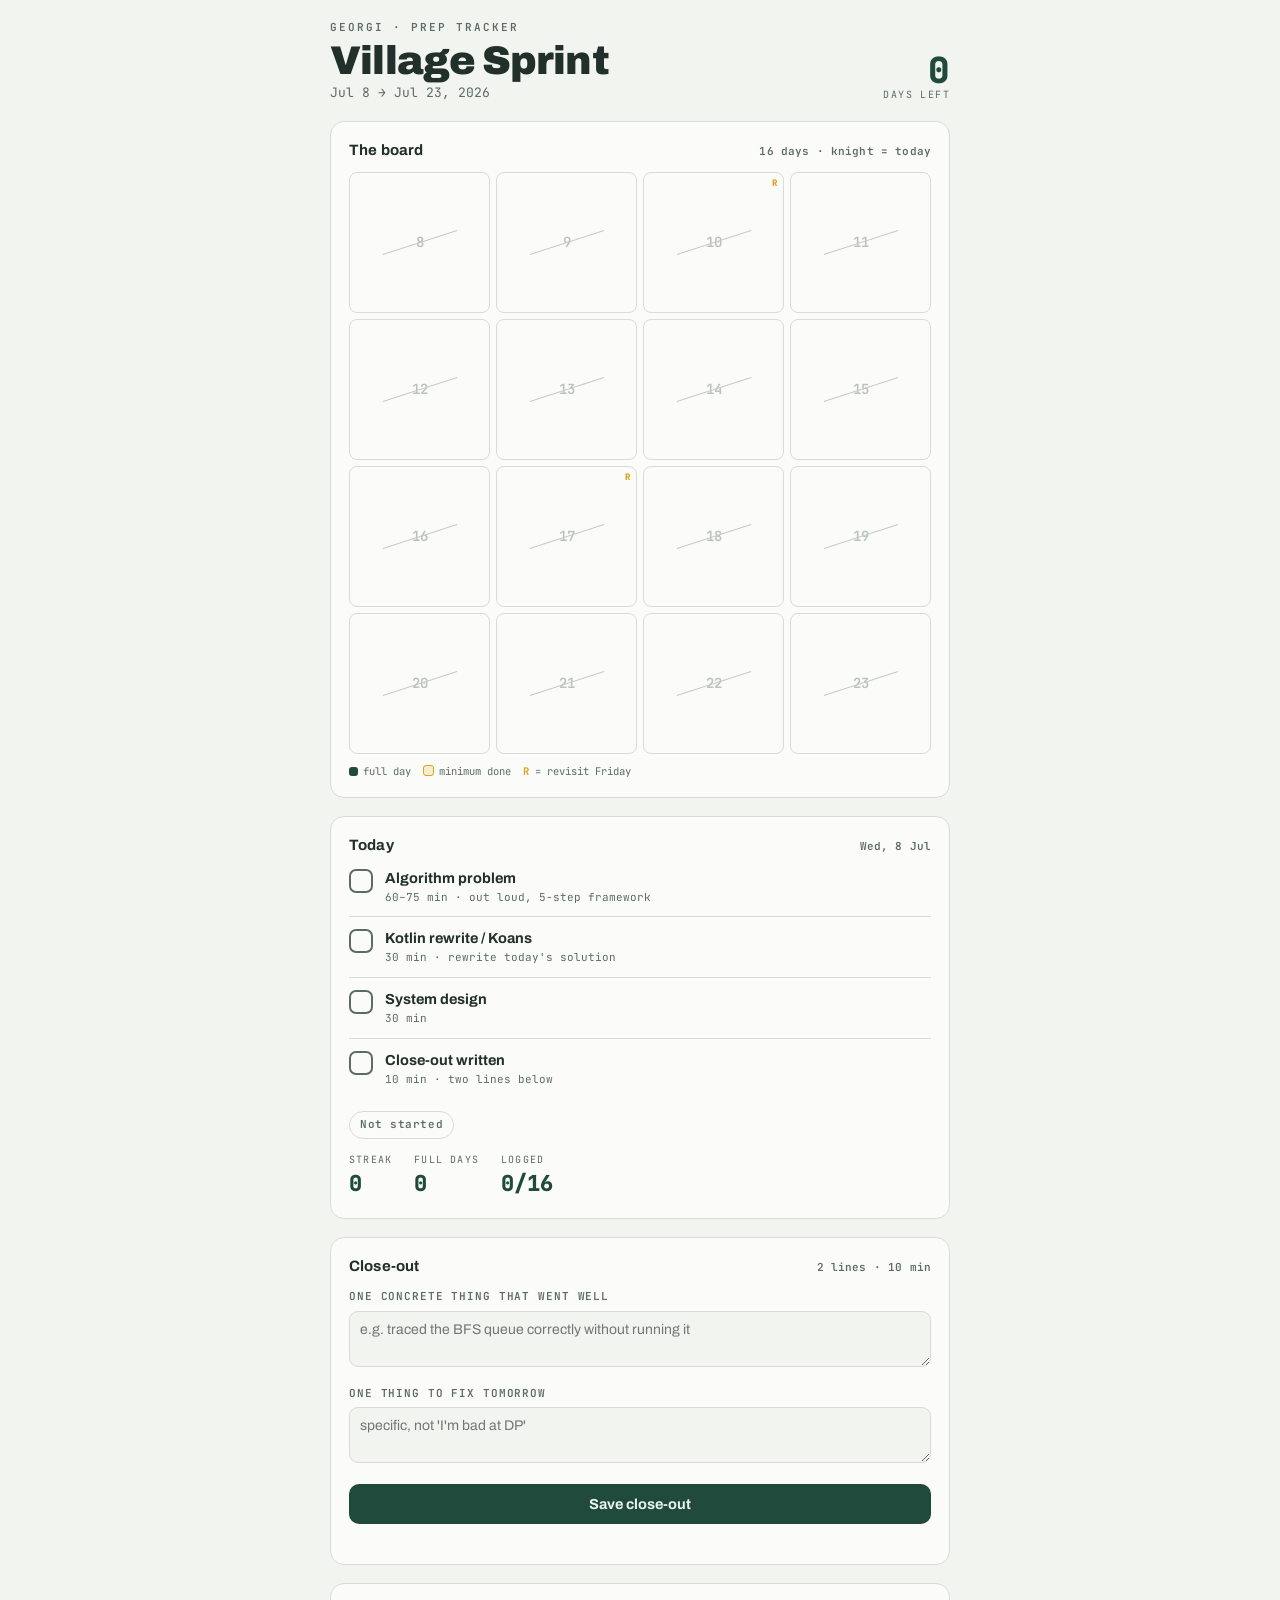
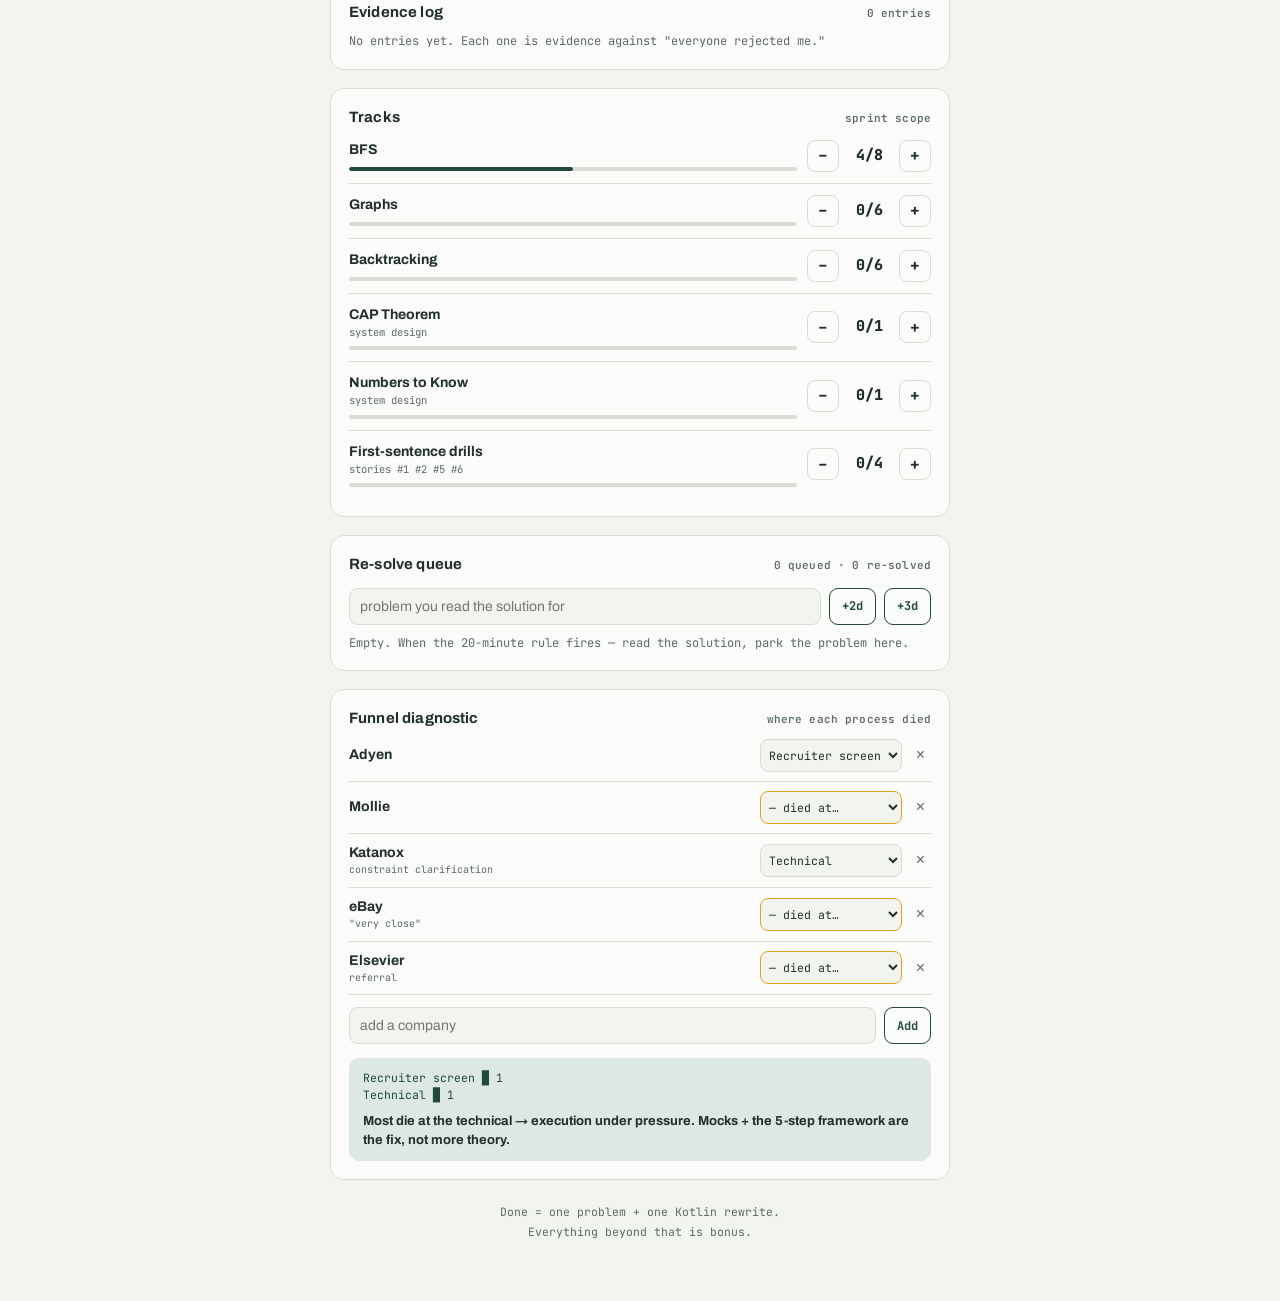
==== index.html @ a9db4659 "Add files via upload" ====
<!DOCTYPE html>
<html lang="en">
<head>
<meta charset="UTF-8">
<meta name="viewport" content="width=device-width, initial-scale=1.0">
<meta name="theme-color" content="#1F4A3C">
<meta name="apple-mobile-web-app-capable" content="yes">
<meta name="apple-mobile-web-app-status-bar-style" content="default">
<meta name="apple-mobile-web-app-title" content="Sprint">
<title>Village Sprint — Jul 8–23</title>
<link href="https://fonts.googleapis.com/css2?family=JetBrains+Mono:wght@400;600;800&family=Archivo:wght@500;700;900&display=swap" rel="stylesheet">
<style>
  :root {
    --paper: #F2F4EF;
    --card: #FBFCF9;
    --ink: #22302B;
    --ink-soft: #5C6B64;
    --pine: #1F4A3C;
    --pine-soft: #DCE8E1;
    --gold: #DFA31F;
    --gold-soft: #F7ECD2;
    --line: #D7DDD5;
    --danger: #A64B3C;
    --mono: 'JetBrains Mono', ui-monospace, monospace;
    --sans: 'Archivo', system-ui, sans-serif;
  }
  * { box-sizing: border-box; margin: 0; padding: 0; }
  html { -webkit-text-size-adjust: 100%; }
  body {
    background: var(--paper);
    color: var(--ink);
    font-family: var(--sans);
    line-height: 1.45;
    padding: 20px 16px 60px;
  }
  .wrap { max-width: 620px; margin: 0 auto; }

  /* Header */
  .eyebrow {
    font-family: var(--mono); font-size: 11px; font-weight: 600;
    letter-spacing: 0.18em; text-transform: uppercase; color: var(--ink-soft);
  }
  h1 {
    font-weight: 900; font-size: clamp(28px, 7vw, 40px);
    letter-spacing: -0.02em; line-height: 1.05; margin: 4px 0 2px;
  }
  .range { font-family: var(--mono); font-size: 13px; color: var(--ink-soft); }
  .header-row { display: flex; justify-content: space-between; align-items: flex-end; gap: 16px; }
  .daysleft { text-align: right; }
  .daysleft .num { font-family: var(--mono); font-weight: 800; font-size: 36px; line-height: 1; color: var(--pine); }
  .daysleft .lbl { font-family: var(--mono); font-size: 10px; letter-spacing: 0.14em; text-transform: uppercase; color: var(--ink-soft); }

  /* Knight board */
  .board-card { margin-top: 22px; }
  .board {
    display: grid; grid-template-columns: repeat(4, 1fr); gap: 6px;
    margin-top: 10px;
  }
  .cell {
    aspect-ratio: 1; border-radius: 8px; border: 1.5px solid var(--line);
    background: var(--card); position: relative;
    display: flex; align-items: center; justify-content: center;
    font-family: var(--mono); font-size: 14px; font-weight: 600; color: var(--ink-soft);
    transition: background 0.25s, border-color 0.25s;
  }
  .cell .knight {
    position: absolute; inset: 0; display: flex; align-items: center; justify-content: center;
    font-size: 26px; line-height: 1;
  }
  .cell.full { background: var(--pine); border-color: var(--pine); color: #EAF2ED; }
  .cell.min { background: var(--gold-soft); border-color: var(--gold); color: var(--ink); }
  .cell.missed { background: transparent; border-color: var(--line); color: #B9C2BB; }
  .cell.missed::after {
    content: ''; position: absolute; left: 22%; right: 22%; top: 50%;
    border-top: 1.5px solid #C4CCC5; transform: rotate(-18deg);
  }
  .cell.today { border-color: var(--ink); border-width: 2px; color: var(--ink); }
  .cell.today.full { color: #EAF2ED; border-color: var(--pine); box-shadow: 0 0 0 2px var(--gold); }
  .cell.friday::before {
    content: 'R'; position: absolute; top: 4px; right: 6px;
    font-size: 9px; font-weight: 800; color: var(--gold); font-family: var(--mono);
  }
  .legend {
    display: flex; flex-wrap: wrap; gap: 12px; margin-top: 10px;
    font-family: var(--mono); font-size: 10.5px; color: var(--ink-soft);
  }
  .legend span::before { content: ''; display: inline-block; width: 9px; height: 9px; border-radius: 3px; margin-right: 5px; vertical-align: -1px; }
  .lg-full::before { background: var(--pine); }
  .lg-min::before { background: var(--gold-soft); border: 1px solid var(--gold); }
  .lg-r::before { display: none !important; }

  /* Cards */
  .card {
    background: var(--card); border: 1.5px solid var(--line); border-radius: 14px;
    padding: 18px; margin-top: 18px;
  }
  .card h2 {
    font-size: 15px; font-weight: 700; letter-spacing: 0.01em;
    display: flex; justify-content: space-between; align-items: baseline; gap: 10px;
  }
  .card h2 .meta { font-family: var(--mono); font-size: 11px; font-weight: 600; color: var(--ink-soft); }

  /* Checklist */
  .check-row {
    display: flex; align-items: flex-start; gap: 12px;
    padding: 11px 0; border-bottom: 1px solid var(--line); cursor: pointer;
    -webkit-tap-highlight-color: transparent;
  }
  .check-row:last-of-type { border-bottom: none; }
  .box {
    flex: none; width: 24px; height: 24px; border-radius: 7px;
    border: 2px solid var(--ink-soft); background: transparent; margin-top: 1px;
    display: flex; align-items: center; justify-content: center;
    color: transparent; font-weight: 800; font-size: 15px;
    transition: background 0.15s, border-color 0.15s;
  }
  .check-row.on .box { background: var(--pine); border-color: var(--pine); color: #fff; }
  .check-row .txt .t { font-weight: 700; font-size: 14.5px; }
  .check-row .txt .s { font-family: var(--mono); font-size: 11px; color: var(--ink-soft); margin-top: 1px; }
  .check-row.on .txt .t { color: var(--pine); }
  .pill {
    display: inline-block; margin-top: 12px; font-family: var(--mono);
    font-size: 11px; font-weight: 600; letter-spacing: 0.05em;
    padding: 5px 10px; border-radius: 999px; border: 1.5px solid var(--line); color: var(--ink-soft);
  }
  .pill.min { border-color: var(--gold); background: var(--gold-soft); color: #7A5A0D; }
  .pill.full { border-color: var(--pine); background: var(--pine); color: #EAF2ED; }
  .fridaynote {
    margin-top: 10px; padding: 9px 12px; border-radius: 9px;
    background: var(--gold-soft); border: 1px dashed var(--gold);
    font-size: 12.5px; color: #6B4F0C; font-family: var(--mono);
  }
  .streakline { display: flex; gap: 22px; margin-top: 14px; }
  .streakline .k { font-family: var(--mono); font-size: 10px; letter-spacing: 0.12em; text-transform: uppercase; color: var(--ink-soft); }
  .streakline .v { font-family: var(--mono); font-size: 22px; font-weight: 800; color: var(--pine); }

  /* Close-out */
  textarea {
    width: 100%; border: 1.5px solid var(--line); border-radius: 9px;
    background: var(--paper); font-family: var(--sans); font-size: 14px;
    color: var(--ink); padding: 10px; resize: vertical; min-height: 56px; margin-top: 6px;
  }
  textarea:focus { outline: 2px solid var(--pine); outline-offset: 1px; border-color: var(--pine); }
  label.f { display: block; margin-top: 12px; font-family: var(--mono); font-size: 11px; font-weight: 600; letter-spacing: 0.08em; text-transform: uppercase; color: var(--ink-soft); }
  button.save {
    margin-top: 14px; width: 100%; padding: 12px; border: none; border-radius: 10px;
    background: var(--pine); color: #EAF2ED; font-family: var(--sans);
    font-weight: 700; font-size: 14.5px; cursor: pointer;
  }
  button.save:focus-visible, .check-row:focus-visible, button.step:focus-visible { outline: 2px solid var(--gold); outline-offset: 2px; }
  button.save:active { transform: translateY(1px); }
  .saved-flash { font-family: var(--mono); font-size: 11px; color: var(--pine); margin-top: 8px; text-align: center; min-height: 14px; }
  .entry { padding: 10px 0; border-top: 1px solid var(--line); }
  .entry .d { font-family: var(--mono); font-size: 11px; font-weight: 600; color: var(--pine); }
  .entry p { font-size: 13.5px; margin-top: 3px; }
  .entry p b { font-weight: 700; }
  .empty { font-family: var(--mono); font-size: 12px; color: var(--ink-soft); margin-top: 10px; }

  /* Tracks */
  .track { display: flex; align-items: center; justify-content: space-between; gap: 10px; padding: 11px 0; border-bottom: 1px solid var(--line); }
  .track:last-child { border-bottom: none; }
  .track .name { font-weight: 700; font-size: 14px; }
  .track .sub { font-family: var(--mono); font-size: 10.5px; color: var(--ink-soft); }
  .counter { display: flex; align-items: center; gap: 8px; }
  button.step {
    width: 32px; height: 32px; border-radius: 8px; border: 1.5px solid var(--line);
    background: var(--card); font-family: var(--mono); font-size: 16px; font-weight: 700;
    color: var(--ink); cursor: pointer;
  }
  .counter .cnt { font-family: var(--mono); font-weight: 800; font-size: 15px; min-width: 44px; text-align: center; }
  .counter .cnt.done { color: var(--pine); }
  .track.done-track .name { color: var(--pine); }
  .track.done-track .name::after { content: ' ✓'; }
  .barwrap { height: 4px; background: var(--line); border-radius: 2px; margin-top: 6px; overflow: hidden; }
  .bar { height: 100%; background: var(--pine); border-radius: 2px; transition: width 0.3s; }
  .kaizen {
    margin-top: 22px; text-align: center; font-family: var(--mono);
    font-size: 11.5px; color: var(--ink-soft); line-height: 1.7;
  }
  /* Re-solve queue */
  .addrow { display: flex; gap: 8px; margin-top: 12px; }
  .addrow input[type=text] {
    flex: 1; min-width: 0; border: 1.5px solid var(--line); border-radius: 9px;
    background: var(--paper); padding: 10px; font-family: var(--sans); font-size: 14px; color: var(--ink);
  }
  .addrow input:focus { outline: 2px solid var(--pine); outline-offset: 1px; border-color: var(--pine); }
  button.mini {
    padding: 0 12px; border-radius: 9px; border: 1.5px solid var(--pine);
    background: var(--card); color: var(--pine); font-family: var(--mono);
    font-size: 12px; font-weight: 700; cursor: pointer; white-space: nowrap;
  }
  button.mini:focus-visible { outline: 2px solid var(--gold); outline-offset: 2px; }
  .rs-item { display: flex; align-items: center; gap: 10px; padding: 10px 0; border-bottom: 1px solid var(--line); }
  .rs-item:last-child { border-bottom: none; }
  .rs-item .nm { flex: 1; font-weight: 700; font-size: 14px; overflow-wrap: anywhere; }
  .rs-item .due { font-family: var(--mono); font-size: 11px; color: var(--ink-soft); white-space: nowrap; }
  .rs-item.duetoday .due { color: #7A5A0D; background: var(--gold-soft); border: 1px solid var(--gold); padding: 2px 7px; border-radius: 999px; }
  .rs-item.overdue .due { color: #fff; background: var(--danger); padding: 2px 7px; border-radius: 999px; }

  /* Funnel diagnostic */
  .fn-row { display: flex; align-items: center; gap: 8px; padding: 9px 0; border-bottom: 1px solid var(--line); }
  .fn-row .co { flex: 1; font-weight: 700; font-size: 14px; }
  .fn-row .co .nt { display: block; font-family: var(--mono); font-size: 10px; font-weight: 400; color: var(--ink-soft); }
  .fn-row select {
    border: 1.5px solid var(--line); border-radius: 8px; background: var(--paper);
    font-family: var(--mono); font-size: 11.5px; padding: 7px 4px; color: var(--ink); max-width: 150px;
  }
  .fn-row select.unset { border-color: var(--gold); }
  .fn-row select:focus-visible { outline: 2px solid var(--pine); }
  button.x { border: none; background: none; color: var(--ink-soft); font-size: 16px; cursor: pointer; padding: 2px 6px; }
  button.x:focus-visible { outline: 2px solid var(--gold); border-radius: 6px; }
  .fn-sum { margin-top: 14px; padding: 12px 14px; border-radius: 10px; background: var(--pine-soft); font-size: 13px; }
  .fn-sum .bars { font-family: var(--mono); font-size: 11.5px; margin-bottom: 8px; color: var(--pine); }
  .fn-sum .verdict { font-weight: 700; }

  @media (prefers-reduced-motion: reduce) { * { transition: none !important; } }
</style>
</head>
<body>
<div class="wrap">

  <div class="header-row">
    <div>
      <div class="eyebrow">Georgi · Prep tracker</div>
      <h1>Village Sprint</h1>
      <div class="range">Jul 8 → Jul 23, 2026</div>
    </div>
    <div class="daysleft">
      <div class="num" id="daysLeft">–</div>
      <div class="lbl">days left</div>
    </div>
  </div>

  <div class="card board-card">
    <h2>The board <span class="meta">16 days · knight = today</span></h2>
    <div class="board" id="board"></div>
    <div class="legend">
      <span class="lg-full">full day</span>
      <span class="lg-min">minimum done</span>
      <span class="lg-r"><b style="color:var(--gold)">R</b>&nbsp;= revisit Friday</span>
    </div>
  </div>

  <div class="card">
    <h2>Today <span class="meta" id="todayLabel"></span></h2>
    <div id="fridayNote" class="fridaynote" style="display:none">Revisit day: re-solve one old problem timed · re-read notes · apply to one job</div>
    <div id="checklist"></div>
    <span class="pill" id="statusPill">Not started</span>
    <div class="streakline">
      <div><div class="k">Streak</div><div class="v" id="streakVal">0</div></div>
      <div><div class="k">Full days</div><div class="v" id="fullVal">0</div></div>
      <div><div class="k">Logged</div><div class="v" id="loggedVal">0/16</div></div>
    </div>
  </div>

  <div class="card">
    <h2>Close-out <span class="meta">2 lines · 10 min</span></h2>
    <label class="f" for="well">One concrete thing that went well</label>
    <textarea id="well" placeholder="e.g. traced the BFS queue correctly without running it"></textarea>
    <label class="f" for="fix">One thing to fix tomorrow</label>
    <textarea id="fix" placeholder="specific, not 'I'm bad at DP'"></textarea>
    <button class="save" id="saveBtn">Save close-out</button>
    <div class="saved-flash" id="savedFlash"></div>
  </div>

  <div class="card">
    <h2>Evidence log <span class="meta" id="evCount"></span></h2>
    <div id="entries"><div class="empty">No entries yet. Each one is evidence against "everyone rejected me."</div></div>
  </div>

  <div class="card">
    <h2>Tracks <span class="meta">sprint scope</span></h2>
    <div id="tracks"></div>
  </div>

  <div class="card">
    <h2>Re-solve queue <span class="meta" id="rsMeta"></span></h2>
    <div class="addrow">
      <input type="text" id="rsName" placeholder="problem you read the solution for" aria-label="problem name">
      <button class="mini" id="rsAdd2">+2d</button>
      <button class="mini" id="rsAdd3">+3d</button>
    </div>
    <div id="rsList"></div>
  </div>

  <div class="card">
    <h2>Funnel diagnostic <span class="meta">where each process died</span></h2>
    <div id="fnList"></div>
    <div class="addrow">
      <input type="text" id="fnName" placeholder="add a company" aria-label="company name">
      <button class="mini" id="fnAdd">Add</button>
    </div>
    <div class="fn-sum" id="fnSum"></div>
  </div>

  <div class="kaizen">
    Done = one problem + one Kotlin rewrite.<br>
    Everything beyond that is bonus.
  </div>

</div>

<script>
(function () {
  const KEY = 'village-sprint-2026';
  const START = new Date(2026, 6, 8);   // Jul 8
  const END = new Date(2026, 6, 23);    // Jul 23
  const FRIDAYS = ['2026-07-10', '2026-07-17'];

  const CHECKS = [
    { id: 'algo', t: 'Algorithm problem', s: '60–75 min · out loud, 5-step framework' },
    { id: 'kotlin', t: 'Kotlin rewrite / Koans', s: '30 min · rewrite today\'s solution' },
    { id: 'third', t: '', s: '30 min' },
    { id: 'closeout', t: 'Close-out written', s: '10 min · two lines below' }
  ];

  const DEFAULT_TRACKS = [
    { id: 'bfs', name: 'BFS', total: 8, done: 4, type: 'count' },
    { id: 'graphs', name: 'Graphs', total: 6, done: 0, type: 'count' },
    { id: 'backtracking', name: 'Backtracking', total: 6, done: 0, type: 'count' },
    { id: 'cap', name: 'CAP Theorem', total: 1, done: 0, type: 'count', sub: 'system design' },
    { id: 'numbers', name: 'Numbers to Know', total: 1, done: 0, type: 'count', sub: 'system design' },
    { id: 'sentences', name: 'First-sentence drills', total: 4, done: 0, type: 'count', sub: 'stories #1 #2 #5 #6' }
  ];

  const STAGES = ['CV screen', 'Recruiter screen', 'Technical', 'Final round', 'Offer stage'];
  const DEFAULT_FUNNEL = [
    { company: 'Adyen', stage: 'Recruiter screen', note: '' },
    { company: 'Mollie', stage: '', note: '' },
    { company: 'Katanox', stage: 'Technical', note: 'constraint clarification' },
    { company: 'eBay', stage: '', note: '"very close"' },
    { company: 'Elsevier', stage: '', note: 'referral' }
  ];

  let state = {
    days: {},
    tracks: DEFAULT_TRACKS.map(t => ({ id: t.id, done: t.done })),
    resolve: [],
    resolved: 0,
    funnel: DEFAULT_FUNNEL.map(f => ({ company: f.company, stage: f.stage, note: f.note }))
  };
  let storageOk = true;

  function iso(d) {
    return d.getFullYear() + '-' + String(d.getMonth() + 1).padStart(2, '0') + '-' + String(d.getDate()).padStart(2, '0');
  }
  function todayIso() { return iso(new Date()); }

  function dayList() {
    const out = [];
    for (let d = new Date(START); d <= END; d.setDate(d.getDate() + 1)) out.push(iso(new Date(d)));
    return out;
  }
  const DAYS = dayList();

  function dayState(k) { return state.days[k] || {}; }
  function isMin(ds) { return !!(ds.algo && ds.kotlin); }
  function isFull(ds) { return !!(ds.algo && ds.kotlin && ds.third && ds.closeout); }

  // Dual-mode storage: Claude artifact storage when available, browser localStorage when hosted on a URL
  const store = {
    async get(k) {
      if (typeof window.storage !== 'undefined' && window.storage && window.storage.get) {
        try { const r = await window.storage.get(k); return r ? r.value : null; }
        catch (e) { return null; }
      }
      try { return localStorage.getItem(k); } catch (e) { return null; }
    },
    async set(k, v) {
      if (typeof window.storage !== 'undefined' && window.storage && window.storage.set) {
        try { const r = await window.storage.set(k, v); return !!r; }
        catch (e) { return false; }
      }
      try { localStorage.setItem(k, v); return true; } catch (e) { return false; }
    }
  };

  async function load() {
    try {
      const raw = await store.get(KEY);
      if (raw) {
        const parsed = JSON.parse(raw);
        if (parsed && parsed.days) state.days = parsed.days;
        if (parsed && parsed.tracks) state.tracks = parsed.tracks;
        if (parsed && Array.isArray(parsed.resolve)) state.resolve = parsed.resolve;
        if (parsed && typeof parsed.resolved === 'number') state.resolved = parsed.resolved;
        if (parsed && Array.isArray(parsed.funnel)) state.funnel = parsed.funnel;
      }
    } catch (e) { /* key missing on first run — fine */ }
    render();
  }

  async function persist() {
    const ok = await store.set(KEY, JSON.stringify(state));
    if (!ok) storageOk = false;
    if (!storageOk) {
      document.getElementById('savedFlash').textContent = 'Storage unavailable — data kept for this session only';
    }
  }

  function thirdLabel(k) {
    const dayNum = parseInt(k.slice(-2), 10);
    return dayNum % 2 === 0 ? 'System design' : 'Behavioral';
  }

  function render() {
    const tKey = todayIso();
    const inRange = DAYS.includes(tKey);
    const activeKey = inRange ? tKey : DAYS[0];

    // days left
    const now = new Date(); now.setHours(0, 0, 0, 0);
    const left = Math.max(0, Math.round((END - now) / 86400000));
    document.getElementById('daysLeft').textContent = left;

    // board
    const board = document.getElementById('board');
    board.innerHTML = '';
    DAYS.forEach(k => {
      const ds = dayState(k);
      const cell = document.createElement('div');
      cell.className = 'cell';
      const past = k < tKey;
      if (isFull(ds)) cell.classList.add('full');
      else if (isMin(ds)) cell.classList.add('min');
      else if (past) cell.classList.add('missed');
      if (k === tKey) cell.classList.add('today');
      if (FRIDAYS.includes(k)) cell.classList.add('friday');
      cell.textContent = String(parseInt(k.slice(-2), 10));
      if (k === tKey) {
        const kn = document.createElement('span');
        kn.className = 'knight'; kn.textContent = '♞';
        cell.textContent = '';
        cell.appendChild(kn);
      }
      cell.title = k;
      board.appendChild(cell);
    });

    // today card
    const dObj = new Date(activeKey + 'T12:00:00');
    document.getElementById('todayLabel').textContent =
      dObj.toLocaleDateString('en-GB', { weekday: 'short', day: 'numeric', month: 'short' });
    document.getElementById('fridayNote').style.display = FRIDAYS.includes(activeKey) ? 'block' : 'none';

    const ds = dayState(activeKey);
    const list = document.getElementById('checklist');
    list.innerHTML = '';
    CHECKS.forEach(c => {
      const label = c.id === 'third' ? thirdLabel(activeKey) : c.t;
      const row = document.createElement('div');
      row.className = 'check-row' + (ds[c.id] ? ' on' : '');
      row.setAttribute('role', 'checkbox');
      row.setAttribute('aria-checked', ds[c.id] ? 'true' : 'false');
      row.tabIndex = 0;
      row.innerHTML = '<div class="box">✓</div><div class="txt"><div class="t">' + label +
        '</div><div class="s">' + c.s + '</div></div>';
      const toggle = () => {
        const cur = dayState(activeKey);
        cur[c.id] = !cur[c.id];
        state.days[activeKey] = cur;
        persist(); render();
      };
      row.addEventListener('click', toggle);
      row.addEventListener('keydown', e => { if (e.key === ' ' || e.key === 'Enter') { e.preventDefault(); toggle(); } });
      list.appendChild(row);
    });

    // status pill
    const pill = document.getElementById('statusPill');
    if (isFull(ds)) { pill.textContent = 'Full day ✓'; pill.className = 'pill full'; }
    else if (isMin(ds)) { pill.textContent = 'Minimum done ✓'; pill.className = 'pill min'; }
    else { pill.textContent = 'Not started'; pill.className = 'pill'; }

    // streak: consecutive min-done days ending today (or yesterday if today not yet done)
    let streak = 0;
    const idxToday = DAYS.indexOf(activeKey);
    let i = idxToday;
    if (!isMin(dayState(DAYS[i]))) i--;
    for (; i >= 0; i--) {
      if (isMin(dayState(DAYS[i]))) streak++; else break;
    }
    document.getElementById('streakVal').textContent = streak;
    const fullCount = DAYS.filter(k => isFull(dayState(k))).length;
    const minCount = DAYS.filter(k => isMin(dayState(k))).length;
    document.getElementById('fullVal').textContent = fullCount;
    document.getElementById('loggedVal').textContent = minCount + '/16';

    // close-out fields
    const co = ds.note || { well: '', fix: '' };
    if (document.activeElement !== document.getElementById('well') &&
        document.activeElement !== document.getElementById('fix')) {
      document.getElementById('well').value = co.well || '';
      document.getElementById('fix').value = co.fix || '';
    }

    // evidence log
    const entriesEl = document.getElementById('entries');
    const withNotes = DAYS.filter(k => state.days[k] && state.days[k].note &&
      (state.days[k].note.well || state.days[k].note.fix)).reverse();
    document.getElementById('evCount').textContent = withNotes.length + ' entries';
    if (withNotes.length === 0) {
      entriesEl.innerHTML = '<div class="empty">No entries yet. Each one is evidence against "everyone rejected me."</div>';
    } else {
      entriesEl.innerHTML = '';
      withNotes.forEach(k => {
        const n = state.days[k].note;
        const e = document.createElement('div');
        e.className = 'entry';
        const dd = new Date(k + 'T12:00:00').toLocaleDateString('en-GB', { weekday: 'short', day: 'numeric', month: 'short' });
        e.innerHTML = '<div class="d">' + dd + '</div>' +
          (n.well ? '<p><b>Well:</b> ' + esc(n.well) + '</p>' : '') +
          (n.fix ? '<p><b>Fix:</b> ' + esc(n.fix) + '</p>' : '');
        entriesEl.appendChild(e);
      });
    }

    // tracks
    const tr = document.getElementById('tracks');
    tr.innerHTML = '';
    DEFAULT_TRACKS.forEach(def => {
      const st = state.tracks.find(x => x.id === def.id) || { id: def.id, done: 0 };
      const row = document.createElement('div');
      row.className = 'track' + (st.done >= def.total ? ' done-track' : '');
      const info = document.createElement('div');
      info.style.flex = '1';
      info.innerHTML = '<div class="name">' + def.name + '</div>' +
        (def.sub ? '<div class="sub">' + def.sub + '</div>' : '') +
        '<div class="barwrap"><div class="bar" style="width:' + Math.round(100 * st.done / def.total) + '%"></div></div>';
      const ctr = document.createElement('div');
      ctr.className = 'counter';
      const minus = document.createElement('button'); minus.className = 'step'; minus.textContent = '–';
      minus.setAttribute('aria-label', def.name + ' decrease');
      const cnt = document.createElement('div'); cnt.className = 'cnt' + (st.done >= def.total ? ' done' : '');
      cnt.textContent = st.done + '/' + def.total;
      const plus = document.createElement('button'); plus.className = 'step'; plus.textContent = '+';
      plus.setAttribute('aria-label', def.name + ' increase');
      minus.onclick = () => { st.done = Math.max(0, st.done - 1); upsertTrack(st); };
      plus.onclick = () => { st.done = Math.min(def.total, st.done + 1); upsertTrack(st); };
      ctr.appendChild(minus); ctr.appendChild(cnt); ctr.appendChild(plus);
      row.appendChild(info); row.appendChild(ctr);
      tr.appendChild(row);
    });

    renderResolve();
    renderFunnel();
  }

  function upsertTrack(st) {
    const i = state.tracks.findIndex(x => x.id === st.id);
    if (i >= 0) state.tracks[i] = st; else state.tracks.push(st);
    persist(); render();
  }

  function esc(s) {
    return s.replace(/&/g, '&amp;').replace(/</g, '&lt;').replace(/>/g, '&gt;');
  }

  function renderResolve() {
    const t = todayIso();
    const list = document.getElementById('rsList');
    const items = (state.resolve || []).slice().sort((a, b) => (a.due < b.due ? -1 : 1));
    document.getElementById('rsMeta').textContent =
      items.length + ' queued · ' + (state.resolved || 0) + ' re-solved';
    if (items.length === 0) {
      list.innerHTML = '<div class="empty">Empty. When the 20-minute rule fires — read the solution, park the problem here.</div>';
      return;
    }
    list.innerHTML = '';
    items.forEach(it => {
      const row = document.createElement('div');
      let dueTxt;
      if (it.due < t) { row.className = 'rs-item overdue'; dueTxt = 'overdue'; }
      else if (it.due === t) { row.className = 'rs-item duetoday'; dueTxt = 'due today'; }
      else {
        row.className = 'rs-item';
        dueTxt = new Date(it.due + 'T12:00:00').toLocaleDateString('en-GB', { weekday: 'short', day: 'numeric', month: 'short' });
      }
      row.innerHTML = '<div class="nm">' + esc(it.n) + '</div><div class="due">' + dueTxt + '</div>';
      const ok = document.createElement('button');
      ok.className = 'mini'; ok.textContent = '✓';
      ok.setAttribute('aria-label', 're-solved ' + it.n);
      ok.onclick = () => {
        state.resolve = state.resolve.filter(x => x !== it);
        state.resolved = (state.resolved || 0) + 1;
        persist(); render();
      };
      row.appendChild(ok);
      list.appendChild(row);
    });
  }

  function addResolve(daysAhead) {
    const inp = document.getElementById('rsName');
    const n = inp.value.trim();
    if (!n) { inp.focus(); return; }
    const d = new Date(); d.setDate(d.getDate() + daysAhead);
    state.resolve = state.resolve || [];
    state.resolve.push({ n: n, due: iso(d) });
    inp.value = '';
    persist(); render();
  }

  function renderFunnel() {
    const list = document.getElementById('fnList');
    list.innerHTML = '';
    (state.funnel || []).forEach((f, idx) => {
      const row = document.createElement('div');
      row.className = 'fn-row';
      const co = document.createElement('div');
      co.className = 'co';
      co.innerHTML = esc(f.company) + (f.note ? '<span class="nt">' + esc(f.note) + '</span>' : '');
      const sel = document.createElement('select');
      sel.className = f.stage ? '' : 'unset';
      sel.setAttribute('aria-label', f.company + ' — stage where it died');
      const first = document.createElement('option');
      first.value = ''; first.textContent = '— died at…';
      sel.appendChild(first);
      STAGES.forEach(s => {
        const o = document.createElement('option');
        o.value = s; o.textContent = s;
        if (f.stage === s) o.selected = true;
        sel.appendChild(o);
      });
      sel.onchange = () => { f.stage = sel.value; persist(); render(); };
      const del = document.createElement('button');
      del.className = 'x'; del.textContent = '×';
      del.setAttribute('aria-label', 'remove ' + f.company);
      del.onclick = () => { state.funnel.splice(idx, 1); persist(); render(); };
      row.appendChild(co); row.appendChild(sel); row.appendChild(del);
      list.appendChild(row);
    });

    const withStage = (state.funnel || []).filter(f => f.stage);
    const sum = document.getElementById('fnSum');
    if (withStage.length === 0) {
      sum.innerHTML = 'Set where each process died — the read appears here.';
      return;
    }
    const counts = {};
    STAGES.forEach(s => { counts[s] = 0; });
    withStage.forEach(f => { counts[f.stage]++; });
    let bars = '';
    STAGES.forEach(s => {
      if (counts[s] > 0) bars += s + ' ' + '█'.repeat(counts[s]) + ' ' + counts[s] + '<br>';
    });
    const pre = counts['CV screen'] + counts['Recruiter screen'];
    const tech = counts['Technical'];
    const late = counts['Final round'] + counts['Offer stage'];
    let verdict;
    if (pre > tech && pre > late) {
      verdict = 'Most processes die before the technical → the bottleneck is positioning (CV, pitch, targeting), not more LeetCode.';
    } else if (tech >= pre && tech >= late) {
      verdict = 'Most die at the technical → execution under pressure. Mocks + the 5-step framework are the fix, not more theory.';
    } else {
      verdict = 'Most die at the final stage → you are close. Volume and consistency, not a skill gap.';
    }
    sum.innerHTML = '<div class="bars">' + bars + '</div><div class="verdict">' + verdict + '</div>';
  }

  document.getElementById('saveBtn').addEventListener('click', () => {
    const tKey = DAYS.includes(todayIso()) ? todayIso() : DAYS[0];
    const cur = dayState(tKey);
    cur.note = {
      well: document.getElementById('well').value.trim(),
      fix: document.getElementById('fix').value.trim()
    };
    if (cur.note.well || cur.note.fix) cur.closeout = true;
    state.days[tKey] = cur;
    persist();
    const f = document.getElementById('savedFlash');
    f.textContent = 'Saved · ' + new Date().toLocaleTimeString('en-GB', { hour: '2-digit', minute: '2-digit' });
    setTimeout(() => { if (storageOk) f.textContent = ''; }, 2500);
    render();
  });

  document.getElementById('rsAdd2').addEventListener('click', () => addResolve(2));
  document.getElementById('rsAdd3').addEventListener('click', () => addResolve(3));
  document.getElementById('rsName').addEventListener('keydown', e => { if (e.key === 'Enter') addResolve(2); });
  document.getElementById('fnAdd').addEventListener('click', () => {
    const inp = document.getElementById('fnName');
    const n = inp.value.trim();
    if (!n) { inp.focus(); return; }
    state.funnel = state.funnel || [];
    state.funnel.push({ company: n, stage: '', note: '' });
    inp.value = '';
    persist(); render();
  });

  load();
})();
</script>
</body>
</html>
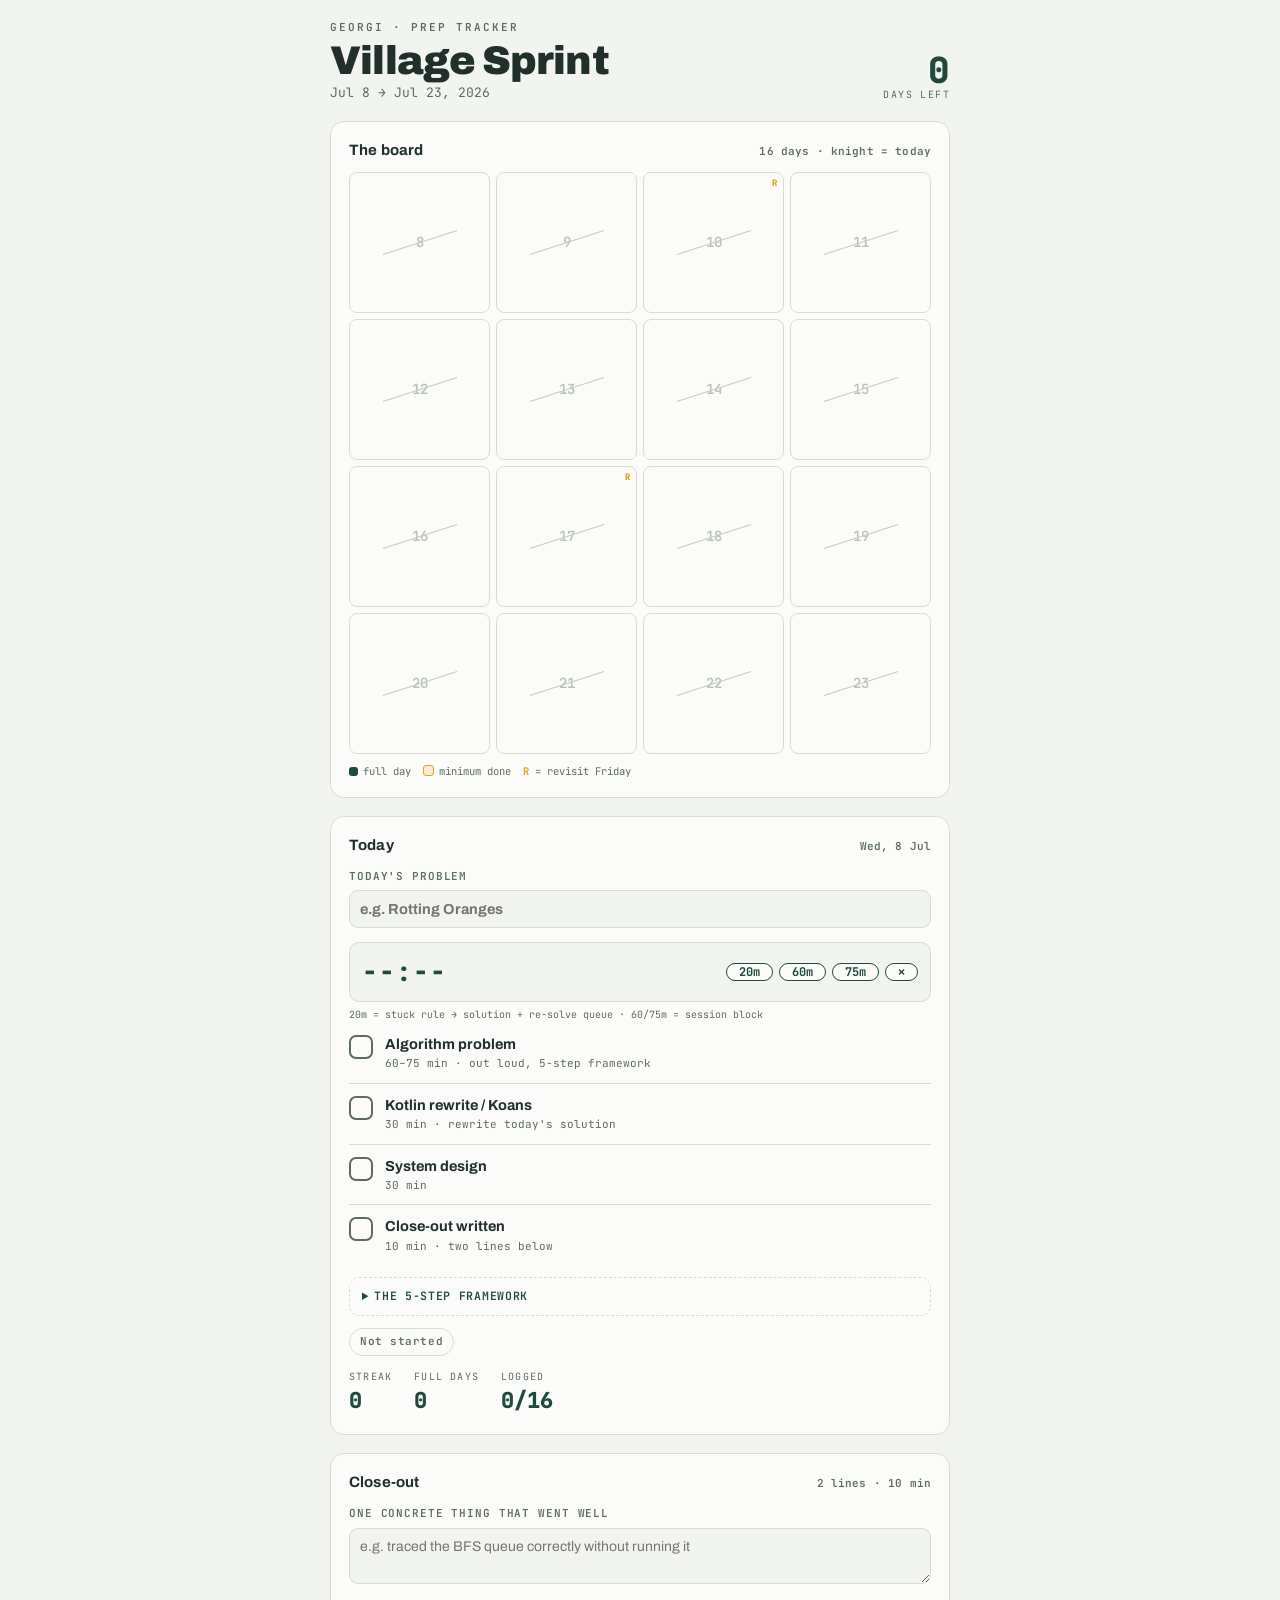
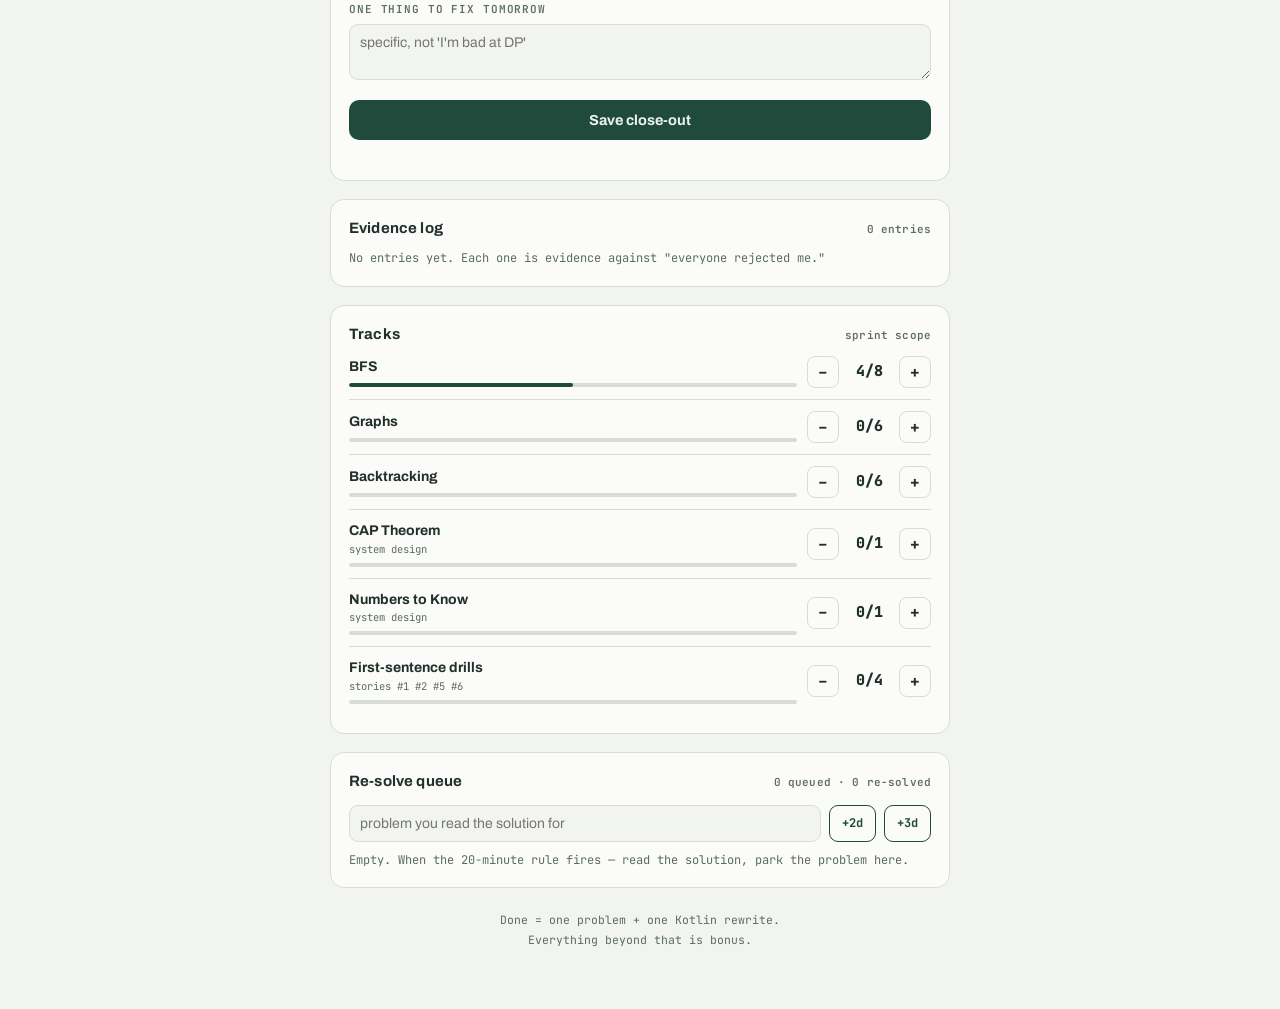
==== commit 10a646dd: "Add files via upload" ====
--- a/index.html
+++ b/index.html
@@ -197,21 +197,33 @@
   .rs-item.duetoday .due { color: #7A5A0D; background: var(--gold-soft); border: 1px solid var(--gold); padding: 2px 7px; border-radius: 999px; }
   .rs-item.overdue .due { color: #fff; background: var(--danger); padding: 2px 7px; border-radius: 999px; }
 
-  /* Funnel diagnostic */
-  .fn-row { display: flex; align-items: center; gap: 8px; padding: 9px 0; border-bottom: 1px solid var(--line); }
-  .fn-row .co { flex: 1; font-weight: 700; font-size: 14px; }
-  .fn-row .co .nt { display: block; font-family: var(--mono); font-size: 10px; font-weight: 400; color: var(--ink-soft); }
-  .fn-row select {
-    border: 1.5px solid var(--line); border-radius: 8px; background: var(--paper);
-    font-family: var(--mono); font-size: 11.5px; padding: 7px 4px; color: var(--ink); max-width: 150px;
-  }
-  .fn-row select.unset { border-color: var(--gold); }
-  .fn-row select:focus-visible { outline: 2px solid var(--pine); }
-  button.x { border: none; background: none; color: var(--ink-soft); font-size: 16px; cursor: pointer; padding: 2px 6px; }
-  button.x:focus-visible { outline: 2px solid var(--gold); border-radius: 6px; }
-  .fn-sum { margin-top: 14px; padding: 12px 14px; border-radius: 10px; background: var(--pine-soft); font-size: 13px; }
-  .fn-sum .bars { font-family: var(--mono); font-size: 11.5px; margin-bottom: 8px; color: var(--pine); }
-  .fn-sum .verdict { font-weight: 700; }
+  /* Today's problem + timer */
+  .probinput {
+    width: 100%; border: 1.5px solid var(--line); border-radius: 9px;
+    background: var(--paper); padding: 10px; font-family: var(--sans);
+    font-size: 14.5px; font-weight: 700; color: var(--ink); margin-top: 6px;
+  }
+  .probinput:focus { outline: 2px solid var(--pine); outline-offset: 1px; border-color: var(--pine); }
+  .timerbar {
+    display: flex; align-items: center; justify-content: space-between;
+    gap: 10px; margin-top: 14px; padding: 10px 12px;
+    border: 1.5px solid var(--line); border-radius: 10px; background: var(--paper);
+  }
+  .tdisp {
+    font-family: var(--mono); font-weight: 800; font-size: 26px;
+    color: var(--pine); letter-spacing: 0.04em; min-width: 88px;
+  }
+  .tdisp.done { color: var(--danger); animation: tflash 1s ease-in-out 3; }
+  @keyframes tflash { 50% { opacity: 0.25; } }
+  .tbtns { display: flex; gap: 6px; }
+  .thint { font-family: var(--mono); font-size: 10px; color: var(--ink-soft); margin-top: 6px; }
+  details.steps { margin-top: 12px; border: 1.5px dashed var(--line); border-radius: 10px; padding: 10px 12px; }
+  details.steps summary {
+    cursor: pointer; font-family: var(--mono); font-size: 11.5px;
+    font-weight: 600; letter-spacing: 0.06em; text-transform: uppercase; color: var(--pine);
+  }
+  details.steps ol { margin: 10px 0 2px 18px; font-size: 13.5px; }
+  details.steps li { margin-bottom: 6px; }
 
   @media (prefers-reduced-motion: reduce) { * { transition: none !important; } }
 </style>
@@ -244,7 +256,29 @@
   <div class="card">
     <h2>Today <span class="meta" id="todayLabel"></span></h2>
     <div id="fridayNote" class="fridaynote" style="display:none">Revisit day: re-solve one old problem timed · re-read notes · apply to one job</div>
+    <label class="f" for="probInput">Today's problem</label>
+    <input type="text" id="probInput" class="probinput" placeholder="e.g. Rotting Oranges" aria-label="today's problem">
+    <div class="timerbar">
+      <div class="tdisp" id="timerDisp">--:--</div>
+      <div class="tbtns">
+        <button class="mini tstart" data-mins="20">20m</button>
+        <button class="mini tstart" data-mins="60">60m</button>
+        <button class="mini tstart" data-mins="75">75m</button>
+        <button class="mini" id="timerStop" aria-label="stop timer">✕</button>
+      </div>
+    </div>
+    <div class="thint">20m = stuck rule → solution + re-solve queue · 60/75m = session block</div>
     <div id="checklist"></div>
+    <details class="steps">
+      <summary>The 5-step framework</summary>
+      <ol>
+        <li><b>Repeat</b> the problem in your own words</li>
+        <li><b>Ask 2–3 clarifying questions</b> — constraints, edge cases, input size</li>
+        <li><b>Think aloud</b> — state the approach and why, before any code</li>
+        <li><b>Narrate while coding</b> — no silent stretches</li>
+        <li><b>Trace a small example</b> when stuck — line by line, out loud</li>
+      </ol>
+    </details>
     <span class="pill" id="statusPill">Not started</span>
     <div class="streakline">
       <div><div class="k">Streak</div><div class="v" id="streakVal">0</div></div>
@@ -283,16 +317,6 @@
     <div id="rsList"></div>
   </div>
 
-  <div class="card">
-    <h2>Funnel diagnostic <span class="meta">where each process died</span></h2>
-    <div id="fnList"></div>
-    <div class="addrow">
-      <input type="text" id="fnName" placeholder="add a company" aria-label="company name">
-      <button class="mini" id="fnAdd">Add</button>
-    </div>
-    <div class="fn-sum" id="fnSum"></div>
-  </div>
-
   <div class="kaizen">
     Done = one problem + one Kotlin rewrite.<br>
     Everything beyond that is bonus.
@@ -323,21 +347,11 @@
     { id: 'sentences', name: 'First-sentence drills', total: 4, done: 0, type: 'count', sub: 'stories #1 #2 #5 #6' }
   ];
 
-  const STAGES = ['CV screen', 'Recruiter screen', 'Technical', 'Final round', 'Offer stage'];
-  const DEFAULT_FUNNEL = [
-    { company: 'Adyen', stage: 'Recruiter screen', note: '' },
-    { company: 'Mollie', stage: '', note: '' },
-    { company: 'Katanox', stage: 'Technical', note: 'constraint clarification' },
-    { company: 'eBay', stage: '', note: '"very close"' },
-    { company: 'Elsevier', stage: '', note: 'referral' }
-  ];
-
   let state = {
     days: {},
     tracks: DEFAULT_TRACKS.map(t => ({ id: t.id, done: t.done })),
     resolve: [],
-    resolved: 0,
-    funnel: DEFAULT_FUNNEL.map(f => ({ company: f.company, stage: f.stage, note: f.note }))
+    resolved: 0
   };
   let storageOk = true;
 
@@ -384,10 +398,11 @@
         if (parsed && parsed.tracks) state.tracks = parsed.tracks;
         if (parsed && Array.isArray(parsed.resolve)) state.resolve = parsed.resolve;
         if (parsed && typeof parsed.resolved === 'number') state.resolved = parsed.resolved;
-        if (parsed && Array.isArray(parsed.funnel)) state.funnel = parsed.funnel;
+        if (parsed && parsed.timer && parsed.timer.end > Date.now()) state.timer = parsed.timer;
       }
     } catch (e) { /* key missing on first run — fine */ }
     render();
+    if (state.timer && typeof runTimer === 'function') runTimer();
   }
 
   async function persist() {
@@ -448,13 +463,15 @@
     list.innerHTML = '';
     CHECKS.forEach(c => {
       const label = c.id === 'third' ? thirdLabel(activeKey) : c.t;
+      let sub = c.s;
+      if (c.id === 'algo' && ds.problem) sub = '→ ' + esc(ds.problem) + ' · ' + c.s;
       const row = document.createElement('div');
       row.className = 'check-row' + (ds[c.id] ? ' on' : '');
       row.setAttribute('role', 'checkbox');
       row.setAttribute('aria-checked', ds[c.id] ? 'true' : 'false');
       row.tabIndex = 0;
       row.innerHTML = '<div class="box">✓</div><div class="txt"><div class="t">' + label +
-        '</div><div class="s">' + c.s + '</div></div>';
+        '</div><div class="s">' + sub + '</div></div>';
       const toggle = () => {
         const cur = dayState(activeKey);
         cur[c.id] = !cur[c.id];
@@ -465,6 +482,10 @@
       row.addEventListener('keydown', e => { if (e.key === ' ' || e.key === 'Enter') { e.preventDefault(); toggle(); } });
       list.appendChild(row);
     });
+
+    // today's problem input
+    const pInp = document.getElementById('probInput');
+    if (document.activeElement !== pInp) pInp.value = ds.problem || '';
 
     // status pill
     const pill = document.getElementById('statusPill');
@@ -543,7 +564,6 @@
     });
 
     renderResolve();
-    renderFunnel();
   }
 
   function upsertTrack(st) {
@@ -601,63 +621,6 @@
     persist(); render();
   }
 
-  function renderFunnel() {
-    const list = document.getElementById('fnList');
-    list.innerHTML = '';
-    (state.funnel || []).forEach((f, idx) => {
-      const row = document.createElement('div');
-      row.className = 'fn-row';
-      const co = document.createElement('div');
-      co.className = 'co';
-      co.innerHTML = esc(f.company) + (f.note ? '<span class="nt">' + esc(f.note) + '</span>' : '');
-      const sel = document.createElement('select');
-      sel.className = f.stage ? '' : 'unset';
-      sel.setAttribute('aria-label', f.company + ' — stage where it died');
-      const first = document.createElement('option');
-      first.value = ''; first.textContent = '— died at…';
-      sel.appendChild(first);
-      STAGES.forEach(s => {
-        const o = document.createElement('option');
-        o.value = s; o.textContent = s;
-        if (f.stage === s) o.selected = true;
-        sel.appendChild(o);
-      });
-      sel.onchange = () => { f.stage = sel.value; persist(); render(); };
-      const del = document.createElement('button');
-      del.className = 'x'; del.textContent = '×';
-      del.setAttribute('aria-label', 'remove ' + f.company);
-      del.onclick = () => { state.funnel.splice(idx, 1); persist(); render(); };
-      row.appendChild(co); row.appendChild(sel); row.appendChild(del);
-      list.appendChild(row);
-    });
-
-    const withStage = (state.funnel || []).filter(f => f.stage);
-    const sum = document.getElementById('fnSum');
-    if (withStage.length === 0) {
-      sum.innerHTML = 'Set where each process died — the read appears here.';
-      return;
-    }
-    const counts = {};
-    STAGES.forEach(s => { counts[s] = 0; });
-    withStage.forEach(f => { counts[f.stage]++; });
-    let bars = '';
-    STAGES.forEach(s => {
-      if (counts[s] > 0) bars += s + ' ' + '█'.repeat(counts[s]) + ' ' + counts[s] + '<br>';
-    });
-    const pre = counts['CV screen'] + counts['Recruiter screen'];
-    const tech = counts['Technical'];
-    const late = counts['Final round'] + counts['Offer stage'];
-    let verdict;
-    if (pre > tech && pre > late) {
-      verdict = 'Most processes die before the technical → the bottleneck is positioning (CV, pitch, targeting), not more LeetCode.';
-    } else if (tech >= pre && tech >= late) {
-      verdict = 'Most die at the technical → execution under pressure. Mocks + the 5-step framework are the fix, not more theory.';
-    } else {
-      verdict = 'Most die at the final stage → you are close. Volume and consistency, not a skill gap.';
-    }
-    sum.innerHTML = '<div class="bars">' + bars + '</div><div class="verdict">' + verdict + '</div>';
-  }
-
   document.getElementById('saveBtn').addEventListener('click', () => {
     const tKey = DAYS.includes(todayIso()) ? todayIso() : DAYS[0];
     const cur = dayState(tKey);
@@ -677,15 +640,56 @@
   document.getElementById('rsAdd2').addEventListener('click', () => addResolve(2));
   document.getElementById('rsAdd3').addEventListener('click', () => addResolve(3));
   document.getElementById('rsName').addEventListener('keydown', e => { if (e.key === 'Enter') addResolve(2); });
-  document.getElementById('fnAdd').addEventListener('click', () => {
-    const inp = document.getElementById('fnName');
-    const n = inp.value.trim();
-    if (!n) { inp.focus(); return; }
-    state.funnel = state.funnel || [];
-    state.funnel.push({ company: n, stage: '', note: '' });
-    inp.value = '';
+
+  // Today's problem
+  document.getElementById('probInput').addEventListener('change', () => {
+    const tKey = DAYS.includes(todayIso()) ? todayIso() : DAYS[0];
+    const cur = dayState(tKey);
+    cur.problem = document.getElementById('probInput').value.trim();
+    state.days[tKey] = cur;
     persist(); render();
   });
+
+  // Timer
+  let timerInterval = null;
+  function updateTimerDisplay() {
+    const el = document.getElementById('timerDisp');
+    const t = state.timer;
+    if (!t || !t.end) {
+      el.textContent = '--:--'; el.classList.remove('done');
+      clearInterval(timerInterval); timerInterval = null;
+      return;
+    }
+    const rem = Math.max(0, Math.round((t.end - Date.now()) / 1000));
+    const m = Math.floor(rem / 60), s = rem % 60;
+    el.textContent = String(m).padStart(2, '0') + ':' + String(s).padStart(2, '0');
+    if (rem === 0) {
+      clearInterval(timerInterval); timerInterval = null;
+      el.classList.add('done');
+      el.textContent = t.mins === 20 ? 'STOP' : 'DONE';
+      if (navigator.vibrate) navigator.vibrate([300, 100, 300, 100, 300]);
+      state.timer = null;
+      persist();
+    }
+  }
+  function runTimer() {
+    clearInterval(timerInterval);
+    timerInterval = setInterval(updateTimerDisplay, 1000);
+    updateTimerDisplay();
+  }
+  document.querySelectorAll('.tstart').forEach(b => {
+    b.addEventListener('click', () => {
+      const mins = parseInt(b.getAttribute('data-mins'), 10);
+      state.timer = { end: Date.now() + mins * 60000, mins: mins };
+      document.getElementById('timerDisp').classList.remove('done');
+      persist(); runTimer();
+    });
+  });
+  document.getElementById('timerStop').addEventListener('click', () => {
+    state.timer = null;
+    persist(); updateTimerDisplay();
+  });
+  if (state.timer) runTimer();
 
   load();
 })();
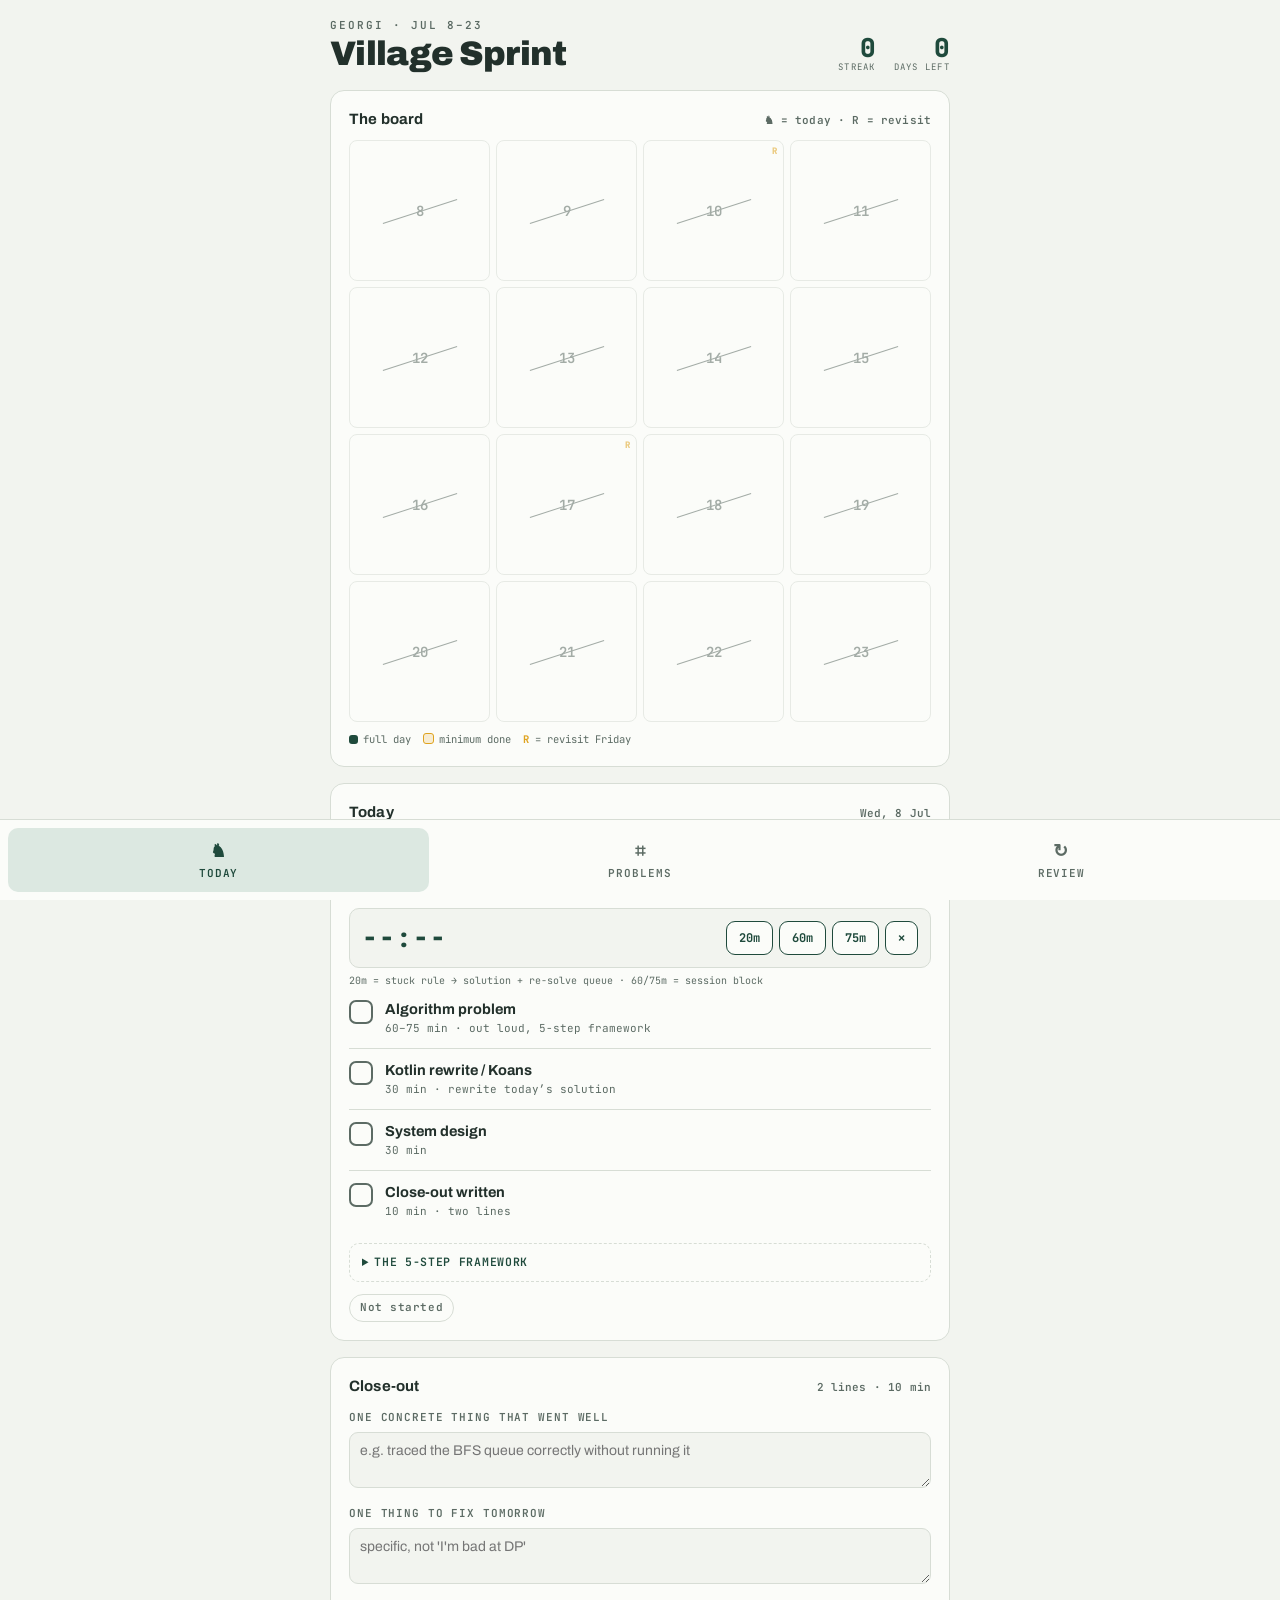
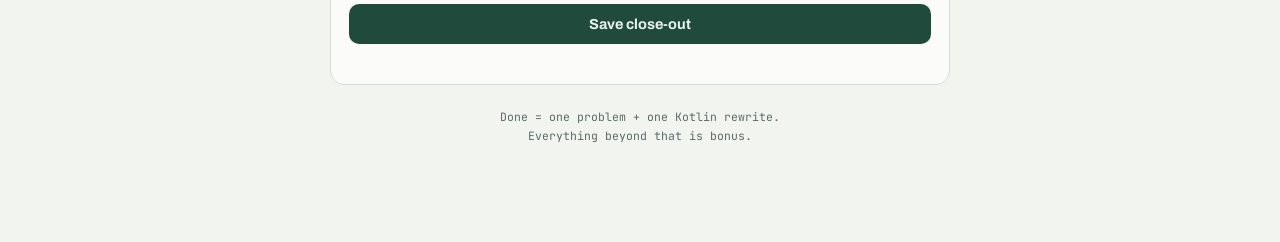
==== commit cf650b3b: "Add Vanilla HTML/CSS/JS with shared modules" ====
--- a/index.html
+++ b/index.html
@@ -5,246 +5,27 @@
 <meta name="viewport" content="width=device-width, initial-scale=1.0">
 <meta name="theme-color" content="#1F4A3C">
 <meta name="apple-mobile-web-app-capable" content="yes">
-<meta name="apple-mobile-web-app-status-bar-style" content="default">
 <meta name="apple-mobile-web-app-title" content="Sprint">
-<title>Village Sprint — Jul 8–23</title>
+<title>Today — Village Sprint</title>
 <link href="https://fonts.googleapis.com/css2?family=JetBrains+Mono:wght@400;600;800&family=Archivo:wght@500;700;900&display=swap" rel="stylesheet">
-<style>
-  :root {
-    --paper: #F2F4EF;
-    --card: #FBFCF9;
-    --ink: #22302B;
-    --ink-soft: #5C6B64;
-    --pine: #1F4A3C;
-    --pine-soft: #DCE8E1;
-    --gold: #DFA31F;
-    --gold-soft: #F7ECD2;
-    --line: #D7DDD5;
-    --danger: #A64B3C;
-    --mono: 'JetBrains Mono', ui-monospace, monospace;
-    --sans: 'Archivo', system-ui, sans-serif;
-  }
-  * { box-sizing: border-box; margin: 0; padding: 0; }
-  html { -webkit-text-size-adjust: 100%; }
-  body {
-    background: var(--paper);
-    color: var(--ink);
-    font-family: var(--sans);
-    line-height: 1.45;
-    padding: 20px 16px 60px;
-  }
-  .wrap { max-width: 620px; margin: 0 auto; }
-
-  /* Header */
-  .eyebrow {
-    font-family: var(--mono); font-size: 11px; font-weight: 600;
-    letter-spacing: 0.18em; text-transform: uppercase; color: var(--ink-soft);
-  }
-  h1 {
-    font-weight: 900; font-size: clamp(28px, 7vw, 40px);
-    letter-spacing: -0.02em; line-height: 1.05; margin: 4px 0 2px;
-  }
-  .range { font-family: var(--mono); font-size: 13px; color: var(--ink-soft); }
-  .header-row { display: flex; justify-content: space-between; align-items: flex-end; gap: 16px; }
-  .daysleft { text-align: right; }
-  .daysleft .num { font-family: var(--mono); font-weight: 800; font-size: 36px; line-height: 1; color: var(--pine); }
-  .daysleft .lbl { font-family: var(--mono); font-size: 10px; letter-spacing: 0.14em; text-transform: uppercase; color: var(--ink-soft); }
-
-  /* Knight board */
-  .board-card { margin-top: 22px; }
-  .board {
-    display: grid; grid-template-columns: repeat(4, 1fr); gap: 6px;
-    margin-top: 10px;
-  }
-  .cell {
-    aspect-ratio: 1; border-radius: 8px; border: 1.5px solid var(--line);
-    background: var(--card); position: relative;
-    display: flex; align-items: center; justify-content: center;
-    font-family: var(--mono); font-size: 14px; font-weight: 600; color: var(--ink-soft);
-    transition: background 0.25s, border-color 0.25s;
-  }
-  .cell .knight {
-    position: absolute; inset: 0; display: flex; align-items: center; justify-content: center;
-    font-size: 26px; line-height: 1;
-  }
-  .cell.full { background: var(--pine); border-color: var(--pine); color: #EAF2ED; }
-  .cell.min { background: var(--gold-soft); border-color: var(--gold); color: var(--ink); }
-  .cell.missed { background: transparent; border-color: var(--line); color: #B9C2BB; }
-  .cell.missed::after {
-    content: ''; position: absolute; left: 22%; right: 22%; top: 50%;
-    border-top: 1.5px solid #C4CCC5; transform: rotate(-18deg);
-  }
-  .cell.today { border-color: var(--ink); border-width: 2px; color: var(--ink); }
-  .cell.today.full { color: #EAF2ED; border-color: var(--pine); box-shadow: 0 0 0 2px var(--gold); }
-  .cell.friday::before {
-    content: 'R'; position: absolute; top: 4px; right: 6px;
-    font-size: 9px; font-weight: 800; color: var(--gold); font-family: var(--mono);
-  }
-  .legend {
-    display: flex; flex-wrap: wrap; gap: 12px; margin-top: 10px;
-    font-family: var(--mono); font-size: 10.5px; color: var(--ink-soft);
-  }
-  .legend span::before { content: ''; display: inline-block; width: 9px; height: 9px; border-radius: 3px; margin-right: 5px; vertical-align: -1px; }
-  .lg-full::before { background: var(--pine); }
-  .lg-min::before { background: var(--gold-soft); border: 1px solid var(--gold); }
-  .lg-r::before { display: none !important; }
-
-  /* Cards */
-  .card {
-    background: var(--card); border: 1.5px solid var(--line); border-radius: 14px;
-    padding: 18px; margin-top: 18px;
-  }
-  .card h2 {
-    font-size: 15px; font-weight: 700; letter-spacing: 0.01em;
-    display: flex; justify-content: space-between; align-items: baseline; gap: 10px;
-  }
-  .card h2 .meta { font-family: var(--mono); font-size: 11px; font-weight: 600; color: var(--ink-soft); }
-
-  /* Checklist */
-  .check-row {
-    display: flex; align-items: flex-start; gap: 12px;
-    padding: 11px 0; border-bottom: 1px solid var(--line); cursor: pointer;
-    -webkit-tap-highlight-color: transparent;
-  }
-  .check-row:last-of-type { border-bottom: none; }
-  .box {
-    flex: none; width: 24px; height: 24px; border-radius: 7px;
-    border: 2px solid var(--ink-soft); background: transparent; margin-top: 1px;
-    display: flex; align-items: center; justify-content: center;
-    color: transparent; font-weight: 800; font-size: 15px;
-    transition: background 0.15s, border-color 0.15s;
-  }
-  .check-row.on .box { background: var(--pine); border-color: var(--pine); color: #fff; }
-  .check-row .txt .t { font-weight: 700; font-size: 14.5px; }
-  .check-row .txt .s { font-family: var(--mono); font-size: 11px; color: var(--ink-soft); margin-top: 1px; }
-  .check-row.on .txt .t { color: var(--pine); }
-  .pill {
-    display: inline-block; margin-top: 12px; font-family: var(--mono);
-    font-size: 11px; font-weight: 600; letter-spacing: 0.05em;
-    padding: 5px 10px; border-radius: 999px; border: 1.5px solid var(--line); color: var(--ink-soft);
-  }
-  .pill.min { border-color: var(--gold); background: var(--gold-soft); color: #7A5A0D; }
-  .pill.full { border-color: var(--pine); background: var(--pine); color: #EAF2ED; }
-  .fridaynote {
-    margin-top: 10px; padding: 9px 12px; border-radius: 9px;
-    background: var(--gold-soft); border: 1px dashed var(--gold);
-    font-size: 12.5px; color: #6B4F0C; font-family: var(--mono);
-  }
-  .streakline { display: flex; gap: 22px; margin-top: 14px; }
-  .streakline .k { font-family: var(--mono); font-size: 10px; letter-spacing: 0.12em; text-transform: uppercase; color: var(--ink-soft); }
-  .streakline .v { font-family: var(--mono); font-size: 22px; font-weight: 800; color: var(--pine); }
-
-  /* Close-out */
-  textarea {
-    width: 100%; border: 1.5px solid var(--line); border-radius: 9px;
-    background: var(--paper); font-family: var(--sans); font-size: 14px;
-    color: var(--ink); padding: 10px; resize: vertical; min-height: 56px; margin-top: 6px;
-  }
-  textarea:focus { outline: 2px solid var(--pine); outline-offset: 1px; border-color: var(--pine); }
-  label.f { display: block; margin-top: 12px; font-family: var(--mono); font-size: 11px; font-weight: 600; letter-spacing: 0.08em; text-transform: uppercase; color: var(--ink-soft); }
-  button.save {
-    margin-top: 14px; width: 100%; padding: 12px; border: none; border-radius: 10px;
-    background: var(--pine); color: #EAF2ED; font-family: var(--sans);
-    font-weight: 700; font-size: 14.5px; cursor: pointer;
-  }
-  button.save:focus-visible, .check-row:focus-visible, button.step:focus-visible { outline: 2px solid var(--gold); outline-offset: 2px; }
-  button.save:active { transform: translateY(1px); }
-  .saved-flash { font-family: var(--mono); font-size: 11px; color: var(--pine); margin-top: 8px; text-align: center; min-height: 14px; }
-  .entry { padding: 10px 0; border-top: 1px solid var(--line); }
-  .entry .d { font-family: var(--mono); font-size: 11px; font-weight: 600; color: var(--pine); }
-  .entry p { font-size: 13.5px; margin-top: 3px; }
-  .entry p b { font-weight: 700; }
-  .empty { font-family: var(--mono); font-size: 12px; color: var(--ink-soft); margin-top: 10px; }
-
-  /* Tracks */
-  .track { display: flex; align-items: center; justify-content: space-between; gap: 10px; padding: 11px 0; border-bottom: 1px solid var(--line); }
-  .track:last-child { border-bottom: none; }
-  .track .name { font-weight: 700; font-size: 14px; }
-  .track .sub { font-family: var(--mono); font-size: 10.5px; color: var(--ink-soft); }
-  .counter { display: flex; align-items: center; gap: 8px; }
-  button.step {
-    width: 32px; height: 32px; border-radius: 8px; border: 1.5px solid var(--line);
-    background: var(--card); font-family: var(--mono); font-size: 16px; font-weight: 700;
-    color: var(--ink); cursor: pointer;
-  }
-  .counter .cnt { font-family: var(--mono); font-weight: 800; font-size: 15px; min-width: 44px; text-align: center; }
-  .counter .cnt.done { color: var(--pine); }
-  .track.done-track .name { color: var(--pine); }
-  .track.done-track .name::after { content: ' ✓'; }
-  .barwrap { height: 4px; background: var(--line); border-radius: 2px; margin-top: 6px; overflow: hidden; }
-  .bar { height: 100%; background: var(--pine); border-radius: 2px; transition: width 0.3s; }
-  .kaizen {
-    margin-top: 22px; text-align: center; font-family: var(--mono);
-    font-size: 11.5px; color: var(--ink-soft); line-height: 1.7;
-  }
-  /* Re-solve queue */
-  .addrow { display: flex; gap: 8px; margin-top: 12px; }
-  .addrow input[type=text] {
-    flex: 1; min-width: 0; border: 1.5px solid var(--line); border-radius: 9px;
-    background: var(--paper); padding: 10px; font-family: var(--sans); font-size: 14px; color: var(--ink);
-  }
-  .addrow input:focus { outline: 2px solid var(--pine); outline-offset: 1px; border-color: var(--pine); }
-  button.mini {
-    padding: 0 12px; border-radius: 9px; border: 1.5px solid var(--pine);
-    background: var(--card); color: var(--pine); font-family: var(--mono);
-    font-size: 12px; font-weight: 700; cursor: pointer; white-space: nowrap;
-  }
-  button.mini:focus-visible { outline: 2px solid var(--gold); outline-offset: 2px; }
-  .rs-item { display: flex; align-items: center; gap: 10px; padding: 10px 0; border-bottom: 1px solid var(--line); }
-  .rs-item:last-child { border-bottom: none; }
-  .rs-item .nm { flex: 1; font-weight: 700; font-size: 14px; overflow-wrap: anywhere; }
-  .rs-item .due { font-family: var(--mono); font-size: 11px; color: var(--ink-soft); white-space: nowrap; }
-  .rs-item.duetoday .due { color: #7A5A0D; background: var(--gold-soft); border: 1px solid var(--gold); padding: 2px 7px; border-radius: 999px; }
-  .rs-item.overdue .due { color: #fff; background: var(--danger); padding: 2px 7px; border-radius: 999px; }
-
-  /* Today's problem + timer */
-  .probinput {
-    width: 100%; border: 1.5px solid var(--line); border-radius: 9px;
-    background: var(--paper); padding: 10px; font-family: var(--sans);
-    font-size: 14.5px; font-weight: 700; color: var(--ink); margin-top: 6px;
-  }
-  .probinput:focus { outline: 2px solid var(--pine); outline-offset: 1px; border-color: var(--pine); }
-  .timerbar {
-    display: flex; align-items: center; justify-content: space-between;
-    gap: 10px; margin-top: 14px; padding: 10px 12px;
-    border: 1.5px solid var(--line); border-radius: 10px; background: var(--paper);
-  }
-  .tdisp {
-    font-family: var(--mono); font-weight: 800; font-size: 26px;
-    color: var(--pine); letter-spacing: 0.04em; min-width: 88px;
-  }
-  .tdisp.done { color: var(--danger); animation: tflash 1s ease-in-out 3; }
-  @keyframes tflash { 50% { opacity: 0.25; } }
-  .tbtns { display: flex; gap: 6px; }
-  .thint { font-family: var(--mono); font-size: 10px; color: var(--ink-soft); margin-top: 6px; }
-  details.steps { margin-top: 12px; border: 1.5px dashed var(--line); border-radius: 10px; padding: 10px 12px; }
-  details.steps summary {
-    cursor: pointer; font-family: var(--mono); font-size: 11.5px;
-    font-weight: 600; letter-spacing: 0.06em; text-transform: uppercase; color: var(--pine);
-  }
-  details.steps ol { margin: 10px 0 2px 18px; font-size: 13.5px; }
-  details.steps li { margin-bottom: 6px; }
-
-  @media (prefers-reduced-motion: reduce) { * { transition: none !important; } }
-</style>
+<link rel="stylesheet" href="css/style.css">
 </head>
 <body>
 <div class="wrap">
 
   <div class="header-row">
     <div>
-      <div class="eyebrow">Georgi · Prep tracker</div>
+      <div class="eyebrow">Georgi · Jul 8–23</div>
       <h1>Village Sprint</h1>
-      <div class="range">Jul 8 → Jul 23, 2026</div>
-    </div>
-    <div class="daysleft">
-      <div class="num" id="daysLeft">–</div>
-      <div class="lbl">days left</div>
-    </div>
-  </div>
-
-  <div class="card board-card">
-    <h2>The board <span class="meta">16 days · knight = today</span></h2>
+    </div>
+    <div class="hstats">
+      <div><div class="num" id="streakVal">0</div><div class="lbl">streak</div></div>
+      <div><div class="num" id="daysLeft">–</div><div class="lbl">days left</div></div>
+    </div>
+  </div>
+
+  <div class="card">
+    <h2>The board <span class="meta">♞ = today · R = revisit</span></h2>
     <div class="board" id="board"></div>
     <div class="legend">
       <span class="lg-full">full day</span>
@@ -255,9 +36,9 @@
 
   <div class="card">
     <h2>Today <span class="meta" id="todayLabel"></span></h2>
-    <div id="fridayNote" class="fridaynote" style="display:none">Revisit day: re-solve one old problem timed · re-read notes · apply to one job</div>
+    <div id="fridayNote" class="fridaynote" style="display:none">Revisit day: Review tab → randomizer · re-read notes · apply to one job</div>
     <label class="f" for="probInput">Today's problem</label>
-    <input type="text" id="probInput" class="probinput" placeholder="e.g. Rotting Oranges" aria-label="today's problem">
+    <input type="text" id="probInput" placeholder="e.g. Rotting Oranges" aria-label="today's problem">
     <div class="timerbar">
       <div class="tdisp" id="timerDisp">--:--</div>
       <div class="tbtns">
@@ -280,11 +61,6 @@
       </ol>
     </details>
     <span class="pill" id="statusPill">Not started</span>
-    <div class="streakline">
-      <div><div class="k">Streak</div><div class="v" id="streakVal">0</div></div>
-      <div><div class="k">Full days</div><div class="v" id="fullVal">0</div></div>
-      <div><div class="k">Logged</div><div class="v" id="loggedVal">0/16</div></div>
-    </div>
   </div>
 
   <div class="card">
@@ -297,26 +73,6 @@
     <div class="saved-flash" id="savedFlash"></div>
   </div>
 
-  <div class="card">
-    <h2>Evidence log <span class="meta" id="evCount"></span></h2>
-    <div id="entries"><div class="empty">No entries yet. Each one is evidence against "everyone rejected me."</div></div>
-  </div>
-
-  <div class="card">
-    <h2>Tracks <span class="meta">sprint scope</span></h2>
-    <div id="tracks"></div>
-  </div>
-
-  <div class="card">
-    <h2>Re-solve queue <span class="meta" id="rsMeta"></span></h2>
-    <div class="addrow">
-      <input type="text" id="rsName" placeholder="problem you read the solution for" aria-label="problem name">
-      <button class="mini" id="rsAdd2">+2d</button>
-      <button class="mini" id="rsAdd3">+3d</button>
-    </div>
-    <div id="rsList"></div>
-  </div>
-
   <div class="kaizen">
     Done = one problem + one Kotlin rewrite.<br>
     Everything beyond that is bonus.
@@ -324,147 +80,62 @@
 
 </div>
 
+<nav class="nav">
+  <a href="index.html" data-page="today"><span class="ico">♞</span>Today</a>
+  <a href="problems.html" data-page="problems"><span class="ico">⌗</span>Problems</a>
+  <a href="review.html" data-page="review"><span class="ico">↻</span>Review</a>
+</nav>
+
+<script src="js/store.js"></script>
 <script>
 (function () {
-  const KEY = 'village-sprint-2026';
-  const START = new Date(2026, 6, 8);   // Jul 8
-  const END = new Date(2026, 6, 23);    // Jul 23
-  const FRIDAYS = ['2026-07-10', '2026-07-17'];
-
-  const CHECKS = [
-    { id: 'algo', t: 'Algorithm problem', s: '60–75 min · out loud, 5-step framework' },
-    { id: 'kotlin', t: 'Kotlin rewrite / Koans', s: '30 min · rewrite today\'s solution' },
-    { id: 'third', t: '', s: '30 min' },
-    { id: 'closeout', t: 'Close-out written', s: '10 min · two lines below' }
-  ];
-
-  const DEFAULT_TRACKS = [
-    { id: 'bfs', name: 'BFS', total: 8, done: 4, type: 'count' },
-    { id: 'graphs', name: 'Graphs', total: 6, done: 0, type: 'count' },
-    { id: 'backtracking', name: 'Backtracking', total: 6, done: 0, type: 'count' },
-    { id: 'cap', name: 'CAP Theorem', total: 1, done: 0, type: 'count', sub: 'system design' },
-    { id: 'numbers', name: 'Numbers to Know', total: 1, done: 0, type: 'count', sub: 'system design' },
-    { id: 'sentences', name: 'First-sentence drills', total: 4, done: 0, type: 'count', sub: 'stories #1 #2 #5 #6' }
-  ];
-
-  let state = {
-    days: {},
-    tracks: DEFAULT_TRACKS.map(t => ({ id: t.id, done: t.done })),
-    resolve: [],
-    resolved: 0
-  };
-  let storageOk = true;
-
-  function iso(d) {
-    return d.getFullYear() + '-' + String(d.getMonth() + 1).padStart(2, '0') + '-' + String(d.getDate()).padStart(2, '0');
-  }
-  function todayIso() { return iso(new Date()); }
-
-  function dayList() {
-    const out = [];
-    for (let d = new Date(START); d <= END; d.setDate(d.getDate() + 1)) out.push(iso(new Date(d)));
-    return out;
-  }
-  const DAYS = dayList();
-
-  function dayState(k) { return state.days[k] || {}; }
-  function isMin(ds) { return !!(ds.algo && ds.kotlin); }
-  function isFull(ds) { return !!(ds.algo && ds.kotlin && ds.third && ds.closeout); }
-
-  // Dual-mode storage: Claude artifact storage when available, browser localStorage when hosted on a URL
-  const store = {
-    async get(k) {
-      if (typeof window.storage !== 'undefined' && window.storage && window.storage.get) {
-        try { const r = await window.storage.get(k); return r ? r.value : null; }
-        catch (e) { return null; }
-      }
-      try { return localStorage.getItem(k); } catch (e) { return null; }
-    },
-    async set(k, v) {
-      if (typeof window.storage !== 'undefined' && window.storage && window.storage.set) {
-        try { const r = await window.storage.set(k, v); return !!r; }
-        catch (e) { return false; }
-      }
-      try { localStorage.setItem(k, v); return true; } catch (e) { return false; }
-    }
-  };
-
-  async function load() {
-    try {
-      const raw = await store.get(KEY);
-      if (raw) {
-        const parsed = JSON.parse(raw);
-        if (parsed && parsed.days) state.days = parsed.days;
-        if (parsed && parsed.tracks) state.tracks = parsed.tracks;
-        if (parsed && Array.isArray(parsed.resolve)) state.resolve = parsed.resolve;
-        if (parsed && typeof parsed.resolved === 'number') state.resolved = parsed.resolved;
-        if (parsed && parsed.timer && parsed.timer.end > Date.now()) state.timer = parsed.timer;
-      }
-    } catch (e) { /* key missing on first run — fine */ }
-    render();
-    if (state.timer && typeof runTimer === 'function') runTimer();
-  }
-
-  async function persist() {
-    const ok = await store.set(KEY, JSON.stringify(state));
-    if (!ok) storageOk = false;
-    if (!storageOk) {
-      document.getElementById('savedFlash').textContent = 'Storage unavailable — data kept for this session only';
-    }
-  }
+  VS.load();
+  VS.markNav('today');
+  const S = VS.state();
 
   function thirdLabel(k) {
-    const dayNum = parseInt(k.slice(-2), 10);
-    return dayNum % 2 === 0 ? 'System design' : 'Behavioral';
+    return parseInt(k.slice(-2), 10) % 2 === 0 ? 'System design' : 'Behavioral';
   }
 
   function render() {
-    const tKey = todayIso();
-    const inRange = DAYS.includes(tKey);
-    const activeKey = inRange ? tKey : DAYS[0];
-
-    // days left
-    const now = new Date(); now.setHours(0, 0, 0, 0);
-    const left = Math.max(0, Math.round((END - now) / 86400000));
-    document.getElementById('daysLeft').textContent = left;
+    const tKey = VS.todayIso();
+    const aKey = VS.activeKey();
+    const ds = VS.dayState(aKey);
+
+    document.getElementById('daysLeft').textContent = VS.daysLeft();
+    document.getElementById('streakVal').textContent = VS.streak();
+    document.getElementById('todayLabel').textContent = VS.fmtDate(aKey);
+    document.getElementById('fridayNote').style.display = VS.FRIDAYS.includes(aKey) ? 'block' : 'none';
 
     // board
     const board = document.getElementById('board');
     board.innerHTML = '';
-    DAYS.forEach(k => {
-      const ds = dayState(k);
+    VS.DAYS.forEach(k => {
+      const d = VS.dayState(k);
       const cell = document.createElement('div');
       cell.className = 'cell';
-      const past = k < tKey;
-      if (isFull(ds)) cell.classList.add('full');
-      else if (isMin(ds)) cell.classList.add('min');
-      else if (past) cell.classList.add('missed');
+      if (VS.isFull(d)) cell.classList.add('full');
+      else if (VS.isMin(d)) cell.classList.add('min');
+      else if (k < tKey) cell.classList.add('missed');
       if (k === tKey) cell.classList.add('today');
-      if (FRIDAYS.includes(k)) cell.classList.add('friday');
+      if (VS.FRIDAYS.includes(k)) cell.classList.add('friday');
       cell.textContent = String(parseInt(k.slice(-2), 10));
       if (k === tKey) {
+        cell.textContent = '';
         const kn = document.createElement('span');
         kn.className = 'knight'; kn.textContent = '♞';
-        cell.textContent = '';
         cell.appendChild(kn);
       }
-      cell.title = k;
       board.appendChild(cell);
     });
 
-    // today card
-    const dObj = new Date(activeKey + 'T12:00:00');
-    document.getElementById('todayLabel').textContent =
-      dObj.toLocaleDateString('en-GB', { weekday: 'short', day: 'numeric', month: 'short' });
-    document.getElementById('fridayNote').style.display = FRIDAYS.includes(activeKey) ? 'block' : 'none';
-
-    const ds = dayState(activeKey);
+    // checklist
     const list = document.getElementById('checklist');
     list.innerHTML = '';
-    CHECKS.forEach(c => {
-      const label = c.id === 'third' ? thirdLabel(activeKey) : c.t;
+    VS.CHECKS.forEach(c => {
+      const label = c.id === 'third' ? thirdLabel(aKey) : c.t;
       let sub = c.s;
-      if (c.id === 'algo' && ds.problem) sub = '→ ' + esc(ds.problem) + ' · ' + c.s;
+      if (c.id === 'algo' && ds.problem) sub = '→ ' + VS.esc(ds.problem) + ' · ' + c.s;
       const row = document.createElement('div');
       row.className = 'check-row' + (ds[c.id] ? ' on' : '');
       row.setAttribute('role', 'checkbox');
@@ -473,39 +144,25 @@
       row.innerHTML = '<div class="box">✓</div><div class="txt"><div class="t">' + label +
         '</div><div class="s">' + sub + '</div></div>';
       const toggle = () => {
-        const cur = dayState(activeKey);
+        const cur = VS.dayState(aKey);
         cur[c.id] = !cur[c.id];
-        state.days[activeKey] = cur;
-        persist(); render();
+        S.days[aKey] = cur;
+        VS.save(); render();
       };
       row.addEventListener('click', toggle);
       row.addEventListener('keydown', e => { if (e.key === ' ' || e.key === 'Enter') { e.preventDefault(); toggle(); } });
       list.appendChild(row);
     });
 
-    // today's problem input
+    // problem input
     const pInp = document.getElementById('probInput');
     if (document.activeElement !== pInp) pInp.value = ds.problem || '';
 
     // status pill
     const pill = document.getElementById('statusPill');
-    if (isFull(ds)) { pill.textContent = 'Full day ✓'; pill.className = 'pill full'; }
-    else if (isMin(ds)) { pill.textContent = 'Minimum done ✓'; pill.className = 'pill min'; }
+    if (VS.isFull(ds)) { pill.textContent = 'Full day ✓'; pill.className = 'pill full'; }
+    else if (VS.isMin(ds)) { pill.textContent = 'Minimum done ✓'; pill.className = 'pill min'; }
     else { pill.textContent = 'Not started'; pill.className = 'pill'; }
-
-    // streak: consecutive min-done days ending today (or yesterday if today not yet done)
-    let streak = 0;
-    const idxToday = DAYS.indexOf(activeKey);
-    let i = idxToday;
-    if (!isMin(dayState(DAYS[i]))) i--;
-    for (; i >= 0; i--) {
-      if (isMin(dayState(DAYS[i]))) streak++; else break;
-    }
-    document.getElementById('streakVal').textContent = streak;
-    const fullCount = DAYS.filter(k => isFull(dayState(k))).length;
-    const minCount = DAYS.filter(k => isMin(dayState(k))).length;
-    document.getElementById('fullVal').textContent = fullCount;
-    document.getElementById('loggedVal').textContent = minCount + '/16';
 
     // close-out fields
     const co = ds.note || { well: '', fix: '' };
@@ -514,162 +171,52 @@
       document.getElementById('well').value = co.well || '';
       document.getElementById('fix').value = co.fix || '';
     }
-
-    // evidence log
-    const entriesEl = document.getElementById('entries');
-    const withNotes = DAYS.filter(k => state.days[k] && state.days[k].note &&
-      (state.days[k].note.well || state.days[k].note.fix)).reverse();
-    document.getElementById('evCount').textContent = withNotes.length + ' entries';
-    if (withNotes.length === 0) {
-      entriesEl.innerHTML = '<div class="empty">No entries yet. Each one is evidence against "everyone rejected me."</div>';
-    } else {
-      entriesEl.innerHTML = '';
-      withNotes.forEach(k => {
-        const n = state.days[k].note;
-        const e = document.createElement('div');
-        e.className = 'entry';
-        const dd = new Date(k + 'T12:00:00').toLocaleDateString('en-GB', { weekday: 'short', day: 'numeric', month: 'short' });
-        e.innerHTML = '<div class="d">' + dd + '</div>' +
-          (n.well ? '<p><b>Well:</b> ' + esc(n.well) + '</p>' : '') +
-          (n.fix ? '<p><b>Fix:</b> ' + esc(n.fix) + '</p>' : '');
-        entriesEl.appendChild(e);
-      });
-    }
-
-    // tracks
-    const tr = document.getElementById('tracks');
-    tr.innerHTML = '';
-    DEFAULT_TRACKS.forEach(def => {
-      const st = state.tracks.find(x => x.id === def.id) || { id: def.id, done: 0 };
-      const row = document.createElement('div');
-      row.className = 'track' + (st.done >= def.total ? ' done-track' : '');
-      const info = document.createElement('div');
-      info.style.flex = '1';
-      info.innerHTML = '<div class="name">' + def.name + '</div>' +
-        (def.sub ? '<div class="sub">' + def.sub + '</div>' : '') +
-        '<div class="barwrap"><div class="bar" style="width:' + Math.round(100 * st.done / def.total) + '%"></div></div>';
-      const ctr = document.createElement('div');
-      ctr.className = 'counter';
-      const minus = document.createElement('button'); minus.className = 'step'; minus.textContent = '–';
-      minus.setAttribute('aria-label', def.name + ' decrease');
-      const cnt = document.createElement('div'); cnt.className = 'cnt' + (st.done >= def.total ? ' done' : '');
-      cnt.textContent = st.done + '/' + def.total;
-      const plus = document.createElement('button'); plus.className = 'step'; plus.textContent = '+';
-      plus.setAttribute('aria-label', def.name + ' increase');
-      minus.onclick = () => { st.done = Math.max(0, st.done - 1); upsertTrack(st); };
-      plus.onclick = () => { st.done = Math.min(def.total, st.done + 1); upsertTrack(st); };
-      ctr.appendChild(minus); ctr.appendChild(cnt); ctr.appendChild(plus);
-      row.appendChild(info); row.appendChild(ctr);
-      tr.appendChild(row);
-    });
-
-    renderResolve();
-  }
-
-  function upsertTrack(st) {
-    const i = state.tracks.findIndex(x => x.id === st.id);
-    if (i >= 0) state.tracks[i] = st; else state.tracks.push(st);
-    persist(); render();
-  }
-
-  function esc(s) {
-    return s.replace(/&/g, '&amp;').replace(/</g, '&lt;').replace(/>/g, '&gt;');
-  }
-
-  function renderResolve() {
-    const t = todayIso();
-    const list = document.getElementById('rsList');
-    const items = (state.resolve || []).slice().sort((a, b) => (a.due < b.due ? -1 : 1));
-    document.getElementById('rsMeta').textContent =
-      items.length + ' queued · ' + (state.resolved || 0) + ' re-solved';
-    if (items.length === 0) {
-      list.innerHTML = '<div class="empty">Empty. When the 20-minute rule fires — read the solution, park the problem here.</div>';
-      return;
-    }
-    list.innerHTML = '';
-    items.forEach(it => {
-      const row = document.createElement('div');
-      let dueTxt;
-      if (it.due < t) { row.className = 'rs-item overdue'; dueTxt = 'overdue'; }
-      else if (it.due === t) { row.className = 'rs-item duetoday'; dueTxt = 'due today'; }
-      else {
-        row.className = 'rs-item';
-        dueTxt = new Date(it.due + 'T12:00:00').toLocaleDateString('en-GB', { weekday: 'short', day: 'numeric', month: 'short' });
-      }
-      row.innerHTML = '<div class="nm">' + esc(it.n) + '</div><div class="due">' + dueTxt + '</div>';
-      const ok = document.createElement('button');
-      ok.className = 'mini'; ok.textContent = '✓';
-      ok.setAttribute('aria-label', 're-solved ' + it.n);
-      ok.onclick = () => {
-        state.resolve = state.resolve.filter(x => x !== it);
-        state.resolved = (state.resolved || 0) + 1;
-        persist(); render();
-      };
-      row.appendChild(ok);
-      list.appendChild(row);
-    });
-  }
-
-  function addResolve(daysAhead) {
-    const inp = document.getElementById('rsName');
-    const n = inp.value.trim();
-    if (!n) { inp.focus(); return; }
-    const d = new Date(); d.setDate(d.getDate() + daysAhead);
-    state.resolve = state.resolve || [];
-    state.resolve.push({ n: n, due: iso(d) });
-    inp.value = '';
-    persist(); render();
-  }
+  }
+
+  document.getElementById('probInput').addEventListener('change', () => {
+    const k = VS.activeKey();
+    const cur = VS.dayState(k);
+    cur.problem = document.getElementById('probInput').value.trim();
+    S.days[k] = cur;
+    VS.save(); render();
+  });
 
   document.getElementById('saveBtn').addEventListener('click', () => {
-    const tKey = DAYS.includes(todayIso()) ? todayIso() : DAYS[0];
-    const cur = dayState(tKey);
+    const k = VS.activeKey();
+    const cur = VS.dayState(k);
     cur.note = {
       well: document.getElementById('well').value.trim(),
       fix: document.getElementById('fix').value.trim()
     };
     if (cur.note.well || cur.note.fix) cur.closeout = true;
-    state.days[tKey] = cur;
-    persist();
+    S.days[k] = cur;
+    const ok = VS.save();
     const f = document.getElementById('savedFlash');
-    f.textContent = 'Saved · ' + new Date().toLocaleTimeString('en-GB', { hour: '2-digit', minute: '2-digit' });
-    setTimeout(() => { if (storageOk) f.textContent = ''; }, 2500);
+    f.textContent = ok ? 'Saved · ' + new Date().toLocaleTimeString('en-GB', { hour: '2-digit', minute: '2-digit' })
+                       : 'Storage unavailable';
+    setTimeout(() => { f.textContent = ''; }, 2500);
     render();
   });
 
-  document.getElementById('rsAdd2').addEventListener('click', () => addResolve(2));
-  document.getElementById('rsAdd3').addEventListener('click', () => addResolve(3));
-  document.getElementById('rsName').addEventListener('keydown', e => { if (e.key === 'Enter') addResolve(2); });
-
-  // Today's problem
-  document.getElementById('probInput').addEventListener('change', () => {
-    const tKey = DAYS.includes(todayIso()) ? todayIso() : DAYS[0];
-    const cur = dayState(tKey);
-    cur.problem = document.getElementById('probInput').value.trim();
-    state.days[tKey] = cur;
-    persist(); render();
-  });
-
-  // Timer
+  // timer
   let timerInterval = null;
   function updateTimerDisplay() {
     const el = document.getElementById('timerDisp');
-    const t = state.timer;
+    const t = S.timer;
     if (!t || !t.end) {
       el.textContent = '--:--'; el.classList.remove('done');
       clearInterval(timerInterval); timerInterval = null;
       return;
     }
     const rem = Math.max(0, Math.round((t.end - Date.now()) / 1000));
-    const m = Math.floor(rem / 60), s = rem % 60;
-    el.textContent = String(m).padStart(2, '0') + ':' + String(s).padStart(2, '0');
+    el.textContent = String(Math.floor(rem / 60)).padStart(2, '0') + ':' + String(rem % 60).padStart(2, '0');
     if (rem === 0) {
       clearInterval(timerInterval); timerInterval = null;
       el.classList.add('done');
       el.textContent = t.mins === 20 ? 'STOP' : 'DONE';
       if (navigator.vibrate) navigator.vibrate([300, 100, 300, 100, 300]);
-      state.timer = null;
-      persist();
+      delete S.timer;
+      VS.save();
     }
   }
   function runTimer() {
@@ -679,19 +226,18 @@
   }
   document.querySelectorAll('.tstart').forEach(b => {
     b.addEventListener('click', () => {
-      const mins = parseInt(b.getAttribute('data-mins'), 10);
-      state.timer = { end: Date.now() + mins * 60000, mins: mins };
+      S.timer = { end: Date.now() + parseInt(b.getAttribute('data-mins'), 10) * 60000, mins: parseInt(b.getAttribute('data-mins'), 10) };
       document.getElementById('timerDisp').classList.remove('done');
-      persist(); runTimer();
+      VS.save(); runTimer();
     });
   });
   document.getElementById('timerStop').addEventListener('click', () => {
-    state.timer = null;
-    persist(); updateTimerDisplay();
-  });
-  if (state.timer) runTimer();
-
-  load();
+    delete S.timer;
+    VS.save(); updateTimerDisplay();
+  });
+
+  render();
+  if (S.timer) runTimer();
 })();
 </script>
 </body>
--- a/css/style.css
+++ b/css/style.css
@@ -0,0 +1,251 @@
+:root {
+  --paper: #F2F4EF;
+  --card: #FBFCF9;
+  --ink: #22302B;
+  --ink-soft: #5C6B64;
+  --pine: #1F4A3C;
+  --pine-ink: #EAF2ED;
+  --pine-soft: #DCE8E1;
+  --gold: #DFA31F;
+  --gold-soft: #F7ECD2;
+  --gold-ink: #7A5A0D;
+  --line: #D7DDD5;
+  --danger: #A64B3C;
+  --mono: 'JetBrains Mono', ui-monospace, monospace;
+  --sans: 'Archivo', system-ui, sans-serif;
+}
+@media (prefers-color-scheme: dark) {
+  :root {
+    --paper: #171D1A;
+    --card: #1F2622;
+    --ink: #E4EAE5;
+    --ink-soft: #93A29A;
+    --pine: #6FBF9F;
+    --pine-ink: #132019;
+    --pine-soft: #24352E;
+    --gold: #D9A21B;
+    --gold-soft: #3A2F14;
+    --gold-ink: #E8C877;
+    --line: #333D37;
+    --danger: #D07B6C;
+  }
+}
+* { box-sizing: border-box; margin: 0; padding: 0; }
+html { -webkit-text-size-adjust: 100%; }
+body {
+  background: var(--paper);
+  color: var(--ink);
+  font-family: var(--sans);
+  line-height: 1.45;
+  padding: 18px 16px 96px;
+}
+.wrap { max-width: 620px; margin: 0 auto; }
+
+/* Header */
+.eyebrow {
+  font-family: var(--mono); font-size: 11px; font-weight: 600;
+  letter-spacing: 0.18em; text-transform: uppercase; color: var(--ink-soft);
+}
+h1 {
+  font-weight: 900; font-size: clamp(24px, 6vw, 34px);
+  letter-spacing: -0.02em; line-height: 1.05; margin: 2px 0 2px;
+}
+.header-row { display: flex; justify-content: space-between; align-items: flex-end; gap: 16px; }
+.hstats { display: flex; gap: 18px; text-align: right; }
+.hstats .num { font-family: var(--mono); font-weight: 800; font-size: 26px; line-height: 1; color: var(--pine); }
+.hstats .lbl { font-family: var(--mono); font-size: 9px; letter-spacing: 0.14em; text-transform: uppercase; color: var(--ink-soft); }
+
+/* Cards */
+.card {
+  background: var(--card); border: 1.5px solid var(--line); border-radius: 14px;
+  padding: 18px; margin-top: 16px;
+}
+.card h2 {
+  font-size: 15px; font-weight: 700; letter-spacing: 0.01em;
+  display: flex; justify-content: space-between; align-items: baseline; gap: 10px;
+}
+.card h2 .meta { font-family: var(--mono); font-size: 11px; font-weight: 600; color: var(--ink-soft); }
+.empty { font-family: var(--mono); font-size: 12px; color: var(--ink-soft); margin-top: 10px; }
+
+/* Bottom navigation */
+.nav {
+  position: fixed; bottom: 0; left: 0; right: 0; z-index: 10;
+  background: var(--card); border-top: 1.5px solid var(--line);
+  display: flex; justify-content: space-around;
+  padding: 8px 8px calc(8px + env(safe-area-inset-bottom));
+}
+.nav a {
+  flex: 1; text-align: center; text-decoration: none;
+  font-family: var(--mono); font-size: 11px; font-weight: 600;
+  letter-spacing: 0.08em; text-transform: uppercase;
+  color: var(--ink-soft); padding: 10px 4px; border-radius: 10px;
+}
+.nav a .ico { display: block; font-size: 18px; margin-bottom: 2px; }
+.nav a.active { color: var(--pine); background: var(--pine-soft); }
+
+/* Knight board */
+.board { display: grid; grid-template-columns: repeat(4, 1fr); gap: 6px; margin-top: 10px; }
+.cell {
+  aspect-ratio: 1; border-radius: 8px; border: 1.5px solid var(--line);
+  background: var(--card); position: relative;
+  display: flex; align-items: center; justify-content: center;
+  font-family: var(--mono); font-size: 14px; font-weight: 600; color: var(--ink-soft);
+  transition: background 0.25s, border-color 0.25s;
+}
+.cell .knight { position: absolute; inset: 0; display: flex; align-items: center; justify-content: center; font-size: 26px; line-height: 1; }
+.cell.full { background: var(--pine); border-color: var(--pine); color: var(--pine-ink); }
+.cell.min { background: var(--gold-soft); border-color: var(--gold); color: var(--ink); }
+.cell.missed { background: transparent; border-color: var(--line); color: var(--ink-soft); opacity: 0.55; }
+.cell.missed::after {
+  content: ''; position: absolute; left: 22%; right: 22%; top: 50%;
+  border-top: 1.5px solid var(--ink-soft); transform: rotate(-18deg);
+}
+.cell.today { border-color: var(--ink); border-width: 2px; color: var(--ink); }
+.cell.today.full { color: var(--pine-ink); border-color: var(--pine); box-shadow: 0 0 0 2px var(--gold); }
+.cell.friday::before {
+  content: 'R'; position: absolute; top: 4px; right: 6px;
+  font-size: 9px; font-weight: 800; color: var(--gold); font-family: var(--mono);
+}
+.legend { display: flex; flex-wrap: wrap; gap: 12px; margin-top: 10px; font-family: var(--mono); font-size: 10.5px; color: var(--ink-soft); }
+.legend span::before { content: ''; display: inline-block; width: 9px; height: 9px; border-radius: 3px; margin-right: 5px; vertical-align: -1px; }
+.lg-full::before { background: var(--pine); }
+.lg-min::before { background: var(--gold-soft); border: 1px solid var(--gold); }
+.lg-r::before { display: none !important; }
+
+/* Checklist */
+.check-row {
+  display: flex; align-items: flex-start; gap: 12px;
+  padding: 11px 0; border-bottom: 1px solid var(--line); cursor: pointer;
+  -webkit-tap-highlight-color: transparent;
+}
+.check-row:last-of-type { border-bottom: none; }
+.box {
+  flex: none; width: 24px; height: 24px; border-radius: 7px;
+  border: 2px solid var(--ink-soft); background: transparent; margin-top: 1px;
+  display: flex; align-items: center; justify-content: center;
+  color: transparent; font-weight: 800; font-size: 15px;
+}
+.check-row.on .box { background: var(--pine); border-color: var(--pine); color: var(--pine-ink); }
+.check-row .txt .t { font-weight: 700; font-size: 14.5px; }
+.check-row .txt .s { font-family: var(--mono); font-size: 11px; color: var(--ink-soft); margin-top: 1px; overflow-wrap: anywhere; }
+.check-row.on .txt .t { color: var(--pine); }
+.pill {
+  display: inline-block; margin-top: 12px; font-family: var(--mono);
+  font-size: 11px; font-weight: 600; letter-spacing: 0.05em;
+  padding: 5px 10px; border-radius: 999px; border: 1.5px solid var(--line); color: var(--ink-soft);
+}
+.pill.min { border-color: var(--gold); background: var(--gold-soft); color: var(--gold-ink); }
+.pill.full { border-color: var(--pine); background: var(--pine); color: var(--pine-ink); }
+.fridaynote {
+  margin-top: 10px; padding: 9px 12px; border-radius: 9px;
+  background: var(--gold-soft); border: 1px dashed var(--gold);
+  font-size: 12.5px; color: var(--gold-ink); font-family: var(--mono);
+}
+
+/* Forms */
+textarea, input[type=text], input[type=url], select {
+  width: 100%; border: 1.5px solid var(--line); border-radius: 9px;
+  background: var(--paper); font-family: var(--sans); font-size: 14px;
+  color: var(--ink); padding: 10px; margin-top: 6px;
+}
+textarea { resize: vertical; min-height: 56px; }
+textarea:focus, input:focus, select:focus { outline: 2px solid var(--pine); outline-offset: 1px; border-color: var(--pine); }
+label.f {
+  display: block; margin-top: 12px; font-family: var(--mono); font-size: 11px;
+  font-weight: 600; letter-spacing: 0.08em; text-transform: uppercase; color: var(--ink-soft);
+}
+.formgrid { display: grid; grid-template-columns: 1fr 1fr; gap: 0 12px; }
+.formgrid .full { grid-column: 1 / -1; }
+button.save {
+  margin-top: 14px; width: 100%; padding: 12px; border: none; border-radius: 10px;
+  background: var(--pine); color: var(--pine-ink); font-family: var(--sans);
+  font-weight: 700; font-size: 14.5px; cursor: pointer;
+}
+button.save:active { transform: translateY(1px); }
+button.mini {
+  padding: 8px 12px; border-radius: 9px; border: 1.5px solid var(--pine);
+  background: var(--card); color: var(--pine); font-family: var(--mono);
+  font-size: 12px; font-weight: 700; cursor: pointer; white-space: nowrap;
+}
+button.step {
+  width: 32px; height: 32px; border-radius: 8px; border: 1.5px solid var(--line);
+  background: var(--card); font-family: var(--mono); font-size: 16px; font-weight: 700;
+  color: var(--ink); cursor: pointer;
+}
+button:focus-visible, .check-row:focus-visible, .nav a:focus-visible { outline: 2px solid var(--gold); outline-offset: 2px; }
+.saved-flash { font-family: var(--mono); font-size: 11px; color: var(--pine); margin-top: 8px; text-align: center; min-height: 14px; }
+.addrow { display: flex; gap: 8px; margin-top: 12px; }
+.addrow input { margin-top: 0; flex: 1; min-width: 0; }
+
+/* Timer */
+.timerbar {
+  display: flex; align-items: center; justify-content: space-between;
+  gap: 10px; margin-top: 14px; padding: 10px 12px;
+  border: 1.5px solid var(--line); border-radius: 10px; background: var(--paper);
+}
+.tdisp { font-family: var(--mono); font-weight: 800; font-size: 26px; color: var(--pine); letter-spacing: 0.04em; min-width: 88px; }
+.tdisp.done { color: var(--danger); animation: tflash 1s ease-in-out 3; }
+@keyframes tflash { 50% { opacity: 0.25; } }
+.tbtns { display: flex; gap: 6px; }
+.thint { font-family: var(--mono); font-size: 10px; color: var(--ink-soft); margin-top: 6px; }
+details.steps { margin-top: 12px; border: 1.5px dashed var(--line); border-radius: 10px; padding: 10px 12px; }
+details.steps summary {
+  cursor: pointer; font-family: var(--mono); font-size: 11.5px;
+  font-weight: 600; letter-spacing: 0.06em; text-transform: uppercase; color: var(--pine);
+}
+details.steps ol { margin: 10px 0 2px 18px; font-size: 13.5px; }
+details.steps li { margin-bottom: 6px; }
+
+/* Problems list */
+.prob {
+  padding: 12px 0; border-bottom: 1px solid var(--line);
+}
+.prob:last-child { border-bottom: none; }
+.prob .top { display: flex; align-items: baseline; gap: 8px; flex-wrap: wrap; }
+.prob .nm { font-weight: 700; font-size: 14.5px; }
+.prob .nm a { color: var(--ink); text-decoration: underline; text-decoration-color: var(--pine); text-underline-offset: 3px; }
+.chip {
+  font-family: var(--mono); font-size: 10px; font-weight: 600;
+  padding: 2px 8px; border-radius: 999px; background: var(--pine-soft); color: var(--pine);
+}
+.chip.gold { background: var(--gold-soft); color: var(--gold-ink); }
+.prob .sub { font-family: var(--mono); font-size: 10.5px; color: var(--ink-soft); margin-top: 3px; }
+.prob .notes { font-size: 13px; margin-top: 5px; color: var(--ink); }
+.prob .acts { margin-top: 8px; display: flex; gap: 8px; }
+button.x { border: none; background: none; color: var(--ink-soft); font-size: 16px; cursor: pointer; padding: 2px 6px; }
+
+/* Tracks */
+.track { display: flex; align-items: center; justify-content: space-between; gap: 10px; padding: 11px 0; border-bottom: 1px solid var(--line); }
+.track:last-child { border-bottom: none; }
+.track .name { font-weight: 700; font-size: 14px; }
+.track .sub { font-family: var(--mono); font-size: 10.5px; color: var(--ink-soft); }
+.counter { display: flex; align-items: center; gap: 8px; }
+.counter .cnt { font-family: var(--mono); font-weight: 800; font-size: 15px; min-width: 44px; text-align: center; }
+.counter .cnt.done { color: var(--pine); }
+.track.done-track .name { color: var(--pine); }
+.track.done-track .name::after { content: ' \2713'; }
+.barwrap { height: 4px; background: var(--line); border-radius: 2px; margin-top: 6px; overflow: hidden; }
+.bar { height: 100%; background: var(--pine); border-radius: 2px; }
+
+/* Randomizer */
+.rand-card {
+  margin-top: 12px; padding: 16px; border-radius: 12px;
+  border: 2px solid var(--pine); background: var(--pine-soft); text-align: center;
+}
+.rand-card .rn { font-weight: 900; font-size: 20px; letter-spacing: -0.01em; }
+.rand-card .rt { font-family: var(--mono); font-size: 11px; color: var(--ink-soft); margin-top: 4px; }
+.rand-card .racts { display: flex; gap: 8px; justify-content: center; margin-top: 12px; flex-wrap: wrap; }
+
+/* Re-solve + entries */
+.rs-item { display: flex; align-items: center; gap: 10px; padding: 10px 0; border-bottom: 1px solid var(--line); }
+.rs-item:last-child { border-bottom: none; }
+.rs-item .nm { flex: 1; font-weight: 700; font-size: 14px; overflow-wrap: anywhere; }
+.rs-item .due { font-family: var(--mono); font-size: 11px; color: var(--ink-soft); white-space: nowrap; }
+.rs-item.duetoday .due { color: var(--gold-ink); background: var(--gold-soft); border: 1px solid var(--gold); padding: 2px 7px; border-radius: 999px; }
+.rs-item.overdue .due { color: #fff; background: var(--danger); padding: 2px 7px; border-radius: 999px; }
+.entry { padding: 10px 0; border-top: 1px solid var(--line); }
+.entry .d { font-family: var(--mono); font-size: 11px; font-weight: 600; color: var(--pine); }
+.entry p { font-size: 13.5px; margin-top: 3px; }
+
+.kaizen { margin-top: 22px; text-align: center; font-family: var(--mono); font-size: 11.5px; color: var(--ink-soft); line-height: 1.7; }
+@media (prefers-reduced-motion: reduce) { * { transition: none !important; animation: none !important; } }
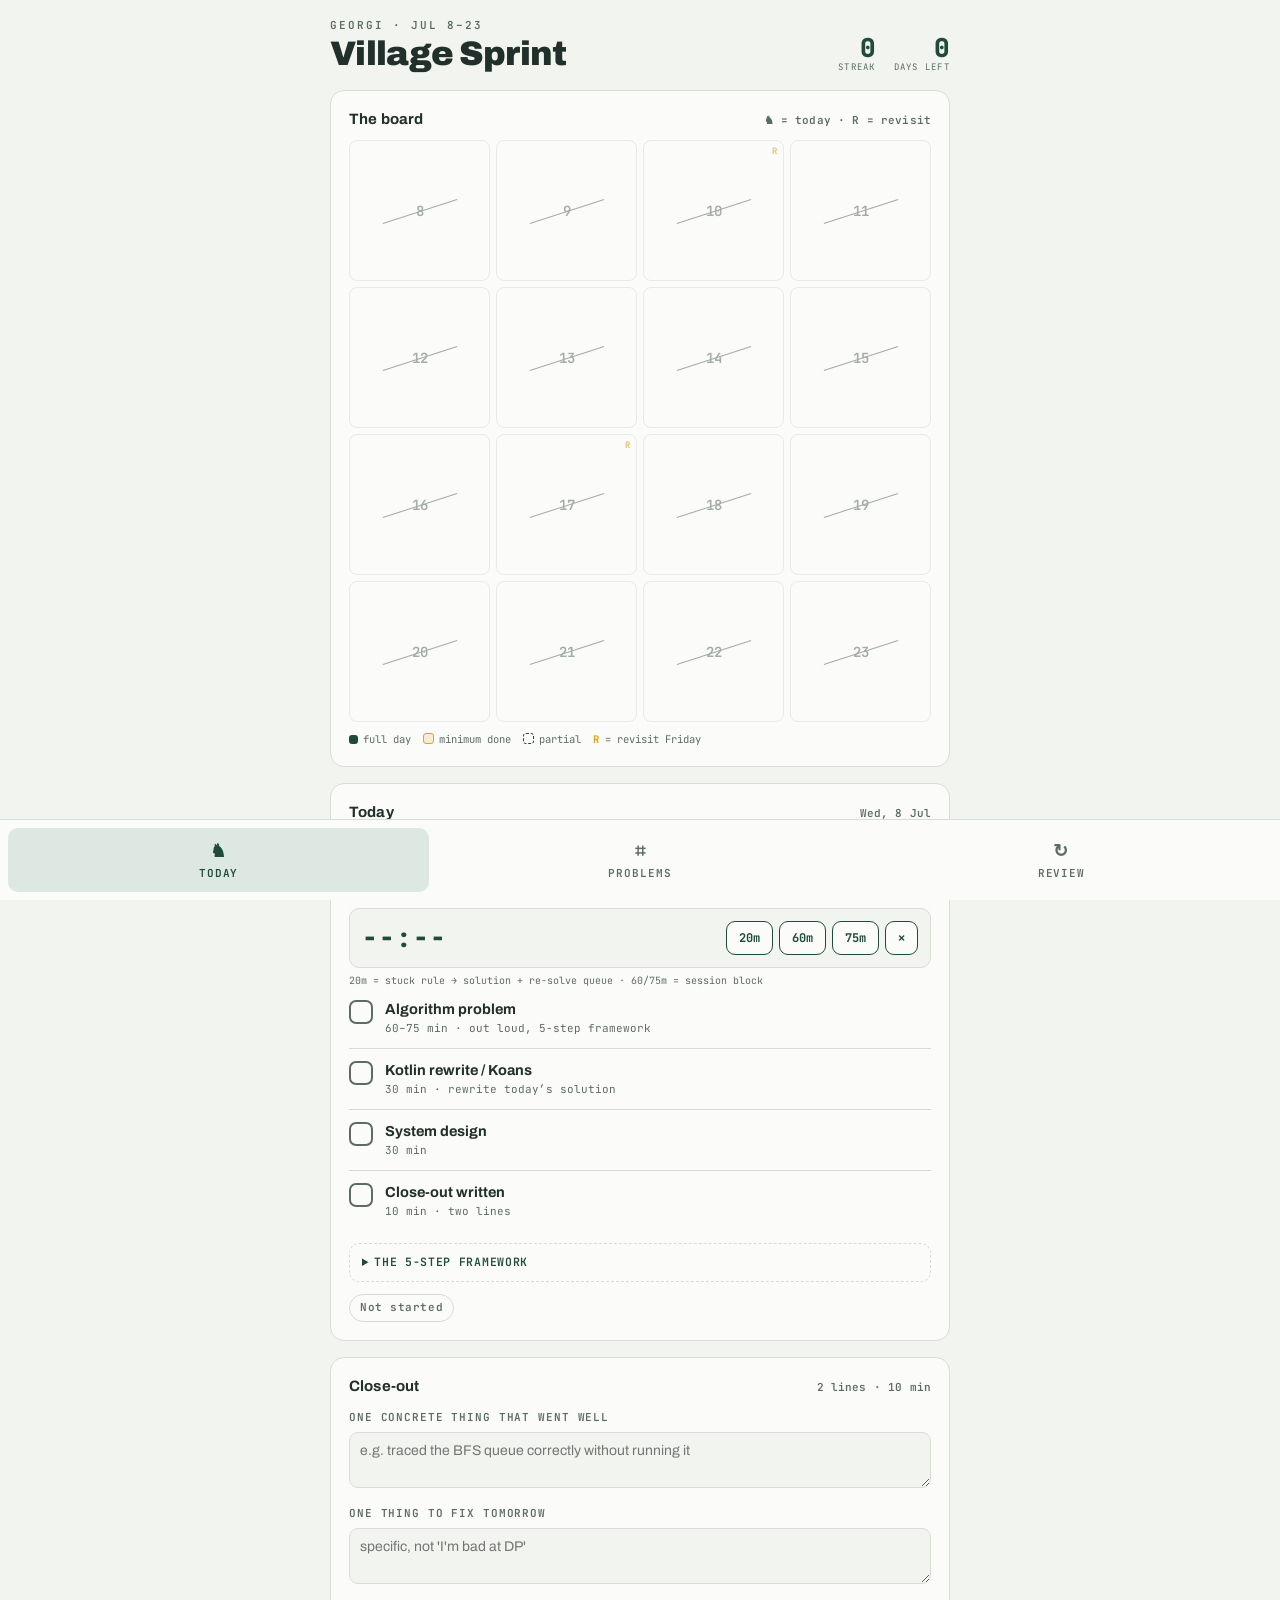
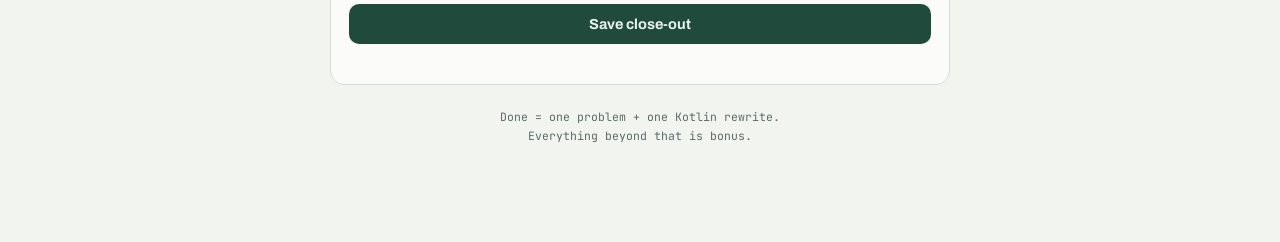
==== commit 424cdfd7: "Update" ====
--- a/index.html
+++ b/index.html
@@ -30,13 +30,15 @@
     <div class="legend">
       <span class="lg-full">full day</span>
       <span class="lg-min">minimum done</span>
+      <span class="lg-part">partial</span>
       <span class="lg-r"><b style="color:var(--gold)">R</b>&nbsp;= revisit Friday</span>
     </div>
   </div>
 
   <div class="card">
     <h2>Today <span class="meta" id="todayLabel"></span></h2>
-    <div id="fridayNote" class="fridaynote" style="display:none">Revisit day: Review tab → randomizer · re-read notes · apply to one job</div>
+    <div id="viewBanner" class="fridaynote" style="display:none"></div>
+    <div id="fridayNote" class="fridaynote" style="display:none">Revisit day: Review tab → randomizer · re-read notes</div>
     <label class="f" for="probInput">Today's problem</label>
     <input type="text" id="probInput" placeholder="e.g. Rotting Oranges" aria-label="today's problem">
     <div class="timerbar">
@@ -92,6 +94,7 @@
   VS.load();
   VS.markNav('today');
   const S = VS.state();
+  let viewKey = null; // null = today
 
   function thirdLabel(k) {
     return parseInt(k.slice(-2), 10) % 2 === 0 ? 'System design' : 'Behavioral';
@@ -99,13 +102,24 @@
 
   function render() {
     const tKey = VS.todayIso();
-    const aKey = VS.activeKey();
+    const aKey = viewKey || VS.activeKey();
     const ds = VS.dayState(aKey);
 
     document.getElementById('daysLeft').textContent = VS.daysLeft();
     document.getElementById('streakVal').textContent = VS.streak();
     document.getElementById('todayLabel').textContent = VS.fmtDate(aKey);
     document.getElementById('fridayNote').style.display = VS.FRIDAYS.includes(aKey) ? 'block' : 'none';
+
+    const vb = document.getElementById('viewBanner');
+    if (viewKey) {
+      vb.style.display = 'block';
+      vb.innerHTML = 'Viewing ' + VS.fmtDate(aKey) + ' &nbsp; <button class="mini" id="backToday">back to today</button>';
+      document.getElementById('backToday').onclick = () => { viewKey = null; render(); };
+    } else {
+      vb.style.display = 'none';
+    }
+    document.querySelector('.timerbar').style.display = viewKey ? 'none' : 'flex';
+    document.querySelector('.thint').style.display = viewKey ? 'none' : 'block';
 
     // board
     const board = document.getElementById('board');
@@ -114,10 +128,13 @@
       const d = VS.dayState(k);
       const cell = document.createElement('div');
       cell.className = 'cell';
+      const any = !!(d.algo || d.kotlin || d.third || d.closeout);
       if (VS.isFull(d)) cell.classList.add('full');
       else if (VS.isMin(d)) cell.classList.add('min');
+      else if (any) cell.classList.add('part');
       else if (k < tKey) cell.classList.add('missed');
       if (k === tKey) cell.classList.add('today');
+      if (viewKey === k) cell.classList.add('viewing');
       if (VS.FRIDAYS.includes(k)) cell.classList.add('friday');
       cell.textContent = String(parseInt(k.slice(-2), 10));
       if (k === tKey) {
@@ -126,6 +143,12 @@
         kn.className = 'knight'; kn.textContent = '♞';
         cell.appendChild(kn);
       }
+      cell.tabIndex = 0;
+      cell.setAttribute('role', 'button');
+      cell.setAttribute('aria-label', VS.fmtDate(k));
+      const open = () => { viewKey = (k === VS.activeKey()) ? null : k; render(); };
+      cell.addEventListener('click', open);
+      cell.addEventListener('keydown', e => { if (e.key === 'Enter' || e.key === ' ') { e.preventDefault(); open(); } });
       board.appendChild(cell);
     });
 
@@ -174,7 +197,7 @@
   }
 
   document.getElementById('probInput').addEventListener('change', () => {
-    const k = VS.activeKey();
+    const k = viewKey || VS.activeKey();
     const cur = VS.dayState(k);
     cur.problem = document.getElementById('probInput').value.trim();
     S.days[k] = cur;
@@ -182,7 +205,7 @@
   });
 
   document.getElementById('saveBtn').addEventListener('click', () => {
-    const k = VS.activeKey();
+    const k = viewKey || VS.activeKey();
     const cur = VS.dayState(k);
     cur.note = {
       well: document.getElementById('well').value.trim(),
--- a/css/style.css
+++ b/css/style.css
@@ -95,6 +95,9 @@
 .cell .knight { position: absolute; inset: 0; display: flex; align-items: center; justify-content: center; font-size: 26px; line-height: 1; }
 .cell.full { background: var(--pine); border-color: var(--pine); color: var(--pine-ink); }
 .cell.min { background: var(--gold-soft); border-color: var(--gold); color: var(--ink); }
+.cell.part { background: transparent; border: 1.5px dashed var(--pine); color: var(--ink); }
+.cell { cursor: pointer; }
+.cell.viewing { box-shadow: 0 0 0 2px var(--gold); }
 .cell.missed { background: transparent; border-color: var(--line); color: var(--ink-soft); opacity: 0.55; }
 .cell.missed::after {
   content: ''; position: absolute; left: 22%; right: 22%; top: 50%;
@@ -110,6 +113,7 @@
 .legend span::before { content: ''; display: inline-block; width: 9px; height: 9px; border-radius: 3px; margin-right: 5px; vertical-align: -1px; }
 .lg-full::before { background: var(--pine); }
 .lg-min::before { background: var(--gold-soft); border: 1px solid var(--gold); }
+.lg-part::before { background: transparent; border: 1px dashed var(--pine); }
 .lg-r::before { display: none !important; }
 
 /* Checklist */
@@ -248,4 +252,15 @@
 .entry p { font-size: 13.5px; margin-top: 3px; }
 
 .kaizen { margin-top: 22px; text-align: center; font-family: var(--mono); font-size: 11.5px; color: var(--ink-soft); line-height: 1.7; }
+
+/* Stats */
+.statgrid { display: grid; grid-template-columns: repeat(3, 1fr); gap: 10px; margin-top: 12px; }
+.stat { text-align: center; padding: 12px 6px; border: 1.5px solid var(--line); border-radius: 10px; background: var(--paper); }
+.stat .v { font-family: var(--mono); font-weight: 800; font-size: 22px; color: var(--pine); line-height: 1.1; }
+.stat .l { font-family: var(--mono); font-size: 9px; letter-spacing: 0.1em; text-transform: uppercase; color: var(--ink-soft); margin-top: 3px; }
+.rate { margin-top: 12px; }
+.rate .rlbl { display: flex; justify-content: space-between; font-family: var(--mono); font-size: 11px; color: var(--ink); }
+.rate .rlbl span:last-child { color: var(--ink-soft); }
+.topicline { font-family: var(--mono); font-size: 11.5px; color: var(--ink); margin-top: 6px; }
+
 @media (prefers-reduced-motion: reduce) { * { transition: none !important; animation: none !important; } }
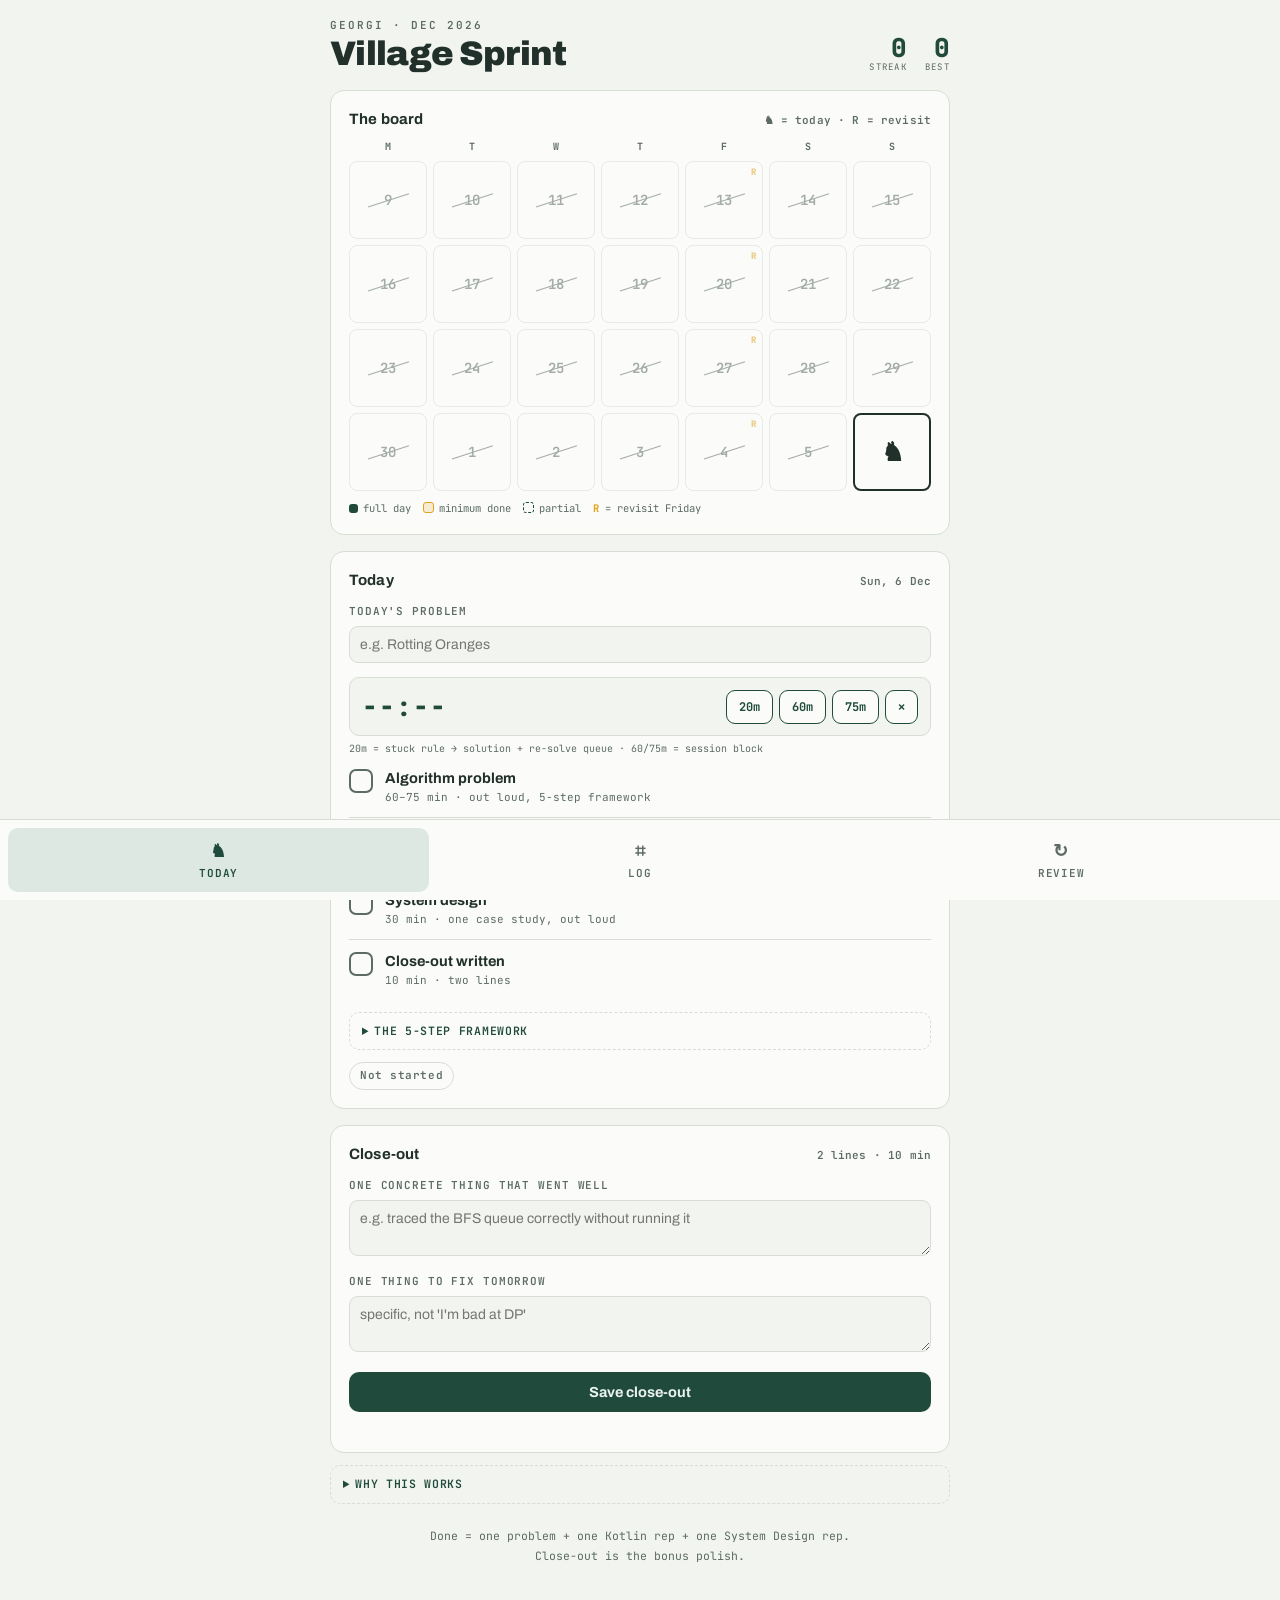
==== commit acb51dda: "Rework as open-ended tracker with Kotlin & System Design as full tracks The fixed 16-day sprint (Jul" ====
--- a/index.html
+++ b/index.html
@@ -15,17 +15,18 @@
 
   <div class="header-row">
     <div>
-      <div class="eyebrow">Georgi · Jul 8–23</div>
+      <div class="eyebrow" id="eyebrow">Georgi · Amsterdam</div>
       <h1>Village Sprint</h1>
     </div>
     <div class="hstats">
       <div><div class="num" id="streakVal">0</div><div class="lbl">streak</div></div>
-      <div><div class="num" id="daysLeft">–</div><div class="lbl">days left</div></div>
+      <div><div class="num" id="bestVal">0</div><div class="lbl">best</div></div>
     </div>
   </div>
 
   <div class="card">
     <h2>The board <span class="meta">♞ = today · R = revisit</span></h2>
+    <div class="dowrow" id="dowRow"></div>
     <div class="board" id="board"></div>
     <div class="legend">
       <span class="lg-full">full day</span>
@@ -75,16 +76,27 @@
     <div class="saved-flash" id="savedFlash"></div>
   </div>
 
+  <details class="steps">
+    <summary>Why this works</summary>
+    <ul class="whylist">
+      <li><b>Streak, not deadline.</b> No end date to run out — loss aversion keeps a running streak more motivating than a shrinking countdown ever was.</li>
+      <li><b>Three small reps beat one big one.</b> Interleaving Algorithms, Kotlin and System Design daily (vs. blocking by topic) improves long-term recall — it's harder in the moment, better a week later.</li>
+      <li><b>The re-solve queue is retrieval practice.</b> Reading a solution teaches you nothing durable; being forced to reproduce it cold days later is what makes it stick (the testing effect).</li>
+      <li><b>Two lines a day beats a long journal.</b> Cheap, specific reflection you'll actually keep doing — friction kills the fancy version.</li>
+      <li><b>The board is a visible chain.</b> Seeing the pattern of done days is its own reward — don't break the chain.</li>
+    </ul>
+  </details>
+
   <div class="kaizen">
-    Done = one problem + one Kotlin rewrite.<br>
-    Everything beyond that is bonus.
+    Done = one problem + one Kotlin rep + one System Design rep.<br>
+    Close-out is the bonus polish.
   </div>
 
 </div>
 
 <nav class="nav">
   <a href="index.html" data-page="today"><span class="ico">♞</span>Today</a>
-  <a href="problems.html" data-page="problems"><span class="ico">⌗</span>Problems</a>
+  <a href="problems.html" data-page="problems"><span class="ico">⌗</span>Log</a>
   <a href="review.html" data-page="review"><span class="ico">↻</span>Review</a>
 </nav>
 
@@ -96,19 +108,17 @@
   const S = VS.state();
   let viewKey = null; // null = today
 
-  function thirdLabel(k) {
-    return parseInt(k.slice(-2), 10) % 2 === 0 ? 'System design' : 'Behavioral';
-  }
-
   function render() {
     const tKey = VS.todayIso();
-    const aKey = viewKey || VS.activeKey();
+    const aKey = viewKey || tKey;
     const ds = VS.dayState(aKey);
 
-    document.getElementById('daysLeft').textContent = VS.daysLeft();
     document.getElementById('streakVal').textContent = VS.streak();
+    document.getElementById('bestVal').textContent = VS.longestStreak();
     document.getElementById('todayLabel').textContent = VS.fmtDate(aKey);
-    document.getElementById('fridayNote').style.display = VS.FRIDAYS.includes(aKey) ? 'block' : 'none';
+    document.getElementById('fridayNote').style.display = VS.isRevisitDay(aKey) ? 'block' : 'none';
+    document.getElementById('eyebrow').textContent = 'Georgi · ' +
+      new Date().toLocaleDateString('en-GB', { month: 'short', year: 'numeric' });
 
     const vb = document.getElementById('viewBanner');
     if (viewKey) {
@@ -121,21 +131,29 @@
     document.querySelector('.timerbar').style.display = viewKey ? 'none' : 'flex';
     document.querySelector('.thint').style.display = viewKey ? 'none' : 'block';
 
-    // board
+    // day-of-week header row
+    const dowRow = document.getElementById('dowRow');
+    if (!dowRow.childElementCount) {
+      dowRow.innerHTML = VS.DOW_LABELS.map(l => '<span>' + l + '</span>').join('');
+    }
+
+    // board — rolling 4-week calendar grid
     const board = document.getElementById('board');
     board.innerHTML = '';
-    VS.DAYS.forEach(k => {
+    VS.gridDays(4).forEach(k => {
       const d = VS.dayState(k);
       const cell = document.createElement('div');
       cell.className = 'cell';
-      const any = !!(d.algo || d.kotlin || d.third || d.closeout);
-      if (VS.isFull(d)) cell.classList.add('full');
+      const any = !!(d.algo || d.kotlin || d.sysdesign || d.closeout);
+      const future = VS.isFuture(k);
+      if (future) cell.classList.add('future');
+      else if (VS.isFull(d)) cell.classList.add('full');
       else if (VS.isMin(d)) cell.classList.add('min');
       else if (any) cell.classList.add('part');
       else if (k < tKey) cell.classList.add('missed');
       if (k === tKey) cell.classList.add('today');
       if (viewKey === k) cell.classList.add('viewing');
-      if (VS.FRIDAYS.includes(k)) cell.classList.add('friday');
+      if (VS.isRevisitDay(k)) cell.classList.add('friday');
       cell.textContent = String(parseInt(k.slice(-2), 10));
       if (k === tKey) {
         cell.textContent = '';
@@ -143,12 +161,14 @@
         kn.className = 'knight'; kn.textContent = '♞';
         cell.appendChild(kn);
       }
-      cell.tabIndex = 0;
-      cell.setAttribute('role', 'button');
-      cell.setAttribute('aria-label', VS.fmtDate(k));
-      const open = () => { viewKey = (k === VS.activeKey()) ? null : k; render(); };
-      cell.addEventListener('click', open);
-      cell.addEventListener('keydown', e => { if (e.key === 'Enter' || e.key === ' ') { e.preventDefault(); open(); } });
+      if (!future) {
+        cell.tabIndex = 0;
+        cell.setAttribute('role', 'button');
+        cell.setAttribute('aria-label', VS.fmtDate(k));
+        const open = () => { viewKey = (k === tKey) ? null : k; render(); };
+        cell.addEventListener('click', open);
+        cell.addEventListener('keydown', e => { if (e.key === 'Enter' || e.key === ' ') { e.preventDefault(); open(); } });
+      }
       board.appendChild(cell);
     });
 
@@ -156,7 +176,6 @@
     const list = document.getElementById('checklist');
     list.innerHTML = '';
     VS.CHECKS.forEach(c => {
-      const label = c.id === 'third' ? thirdLabel(aKey) : c.t;
       let sub = c.s;
       if (c.id === 'algo' && ds.problem) sub = '→ ' + VS.esc(ds.problem) + ' · ' + c.s;
       const row = document.createElement('div');
@@ -164,7 +183,7 @@
       row.setAttribute('role', 'checkbox');
       row.setAttribute('aria-checked', ds[c.id] ? 'true' : 'false');
       row.tabIndex = 0;
-      row.innerHTML = '<div class="box">✓</div><div class="txt"><div class="t">' + label +
+      row.innerHTML = '<div class="box">✓</div><div class="txt"><div class="t">' + c.t +
         '</div><div class="s">' + sub + '</div></div>';
       const toggle = () => {
         const cur = VS.dayState(aKey);
@@ -197,7 +216,7 @@
   }
 
   document.getElementById('probInput').addEventListener('change', () => {
-    const k = viewKey || VS.activeKey();
+    const k = viewKey || VS.todayIso();
     const cur = VS.dayState(k);
     cur.problem = document.getElementById('probInput').value.trim();
     S.days[k] = cur;
@@ -205,7 +224,7 @@
   });
 
   document.getElementById('saveBtn').addEventListener('click', () => {
-    const k = viewKey || VS.activeKey();
+    const k = viewKey || VS.todayIso();
     const cur = VS.dayState(k);
     cur.note = {
       well: document.getElementById('well').value.trim(),
--- a/css/style.css
+++ b/css/style.css
@@ -84,7 +84,12 @@
 .nav a.active { color: var(--pine); background: var(--pine-soft); }
 
 /* Knight board */
-.board { display: grid; grid-template-columns: repeat(4, 1fr); gap: 6px; margin-top: 10px; }
+.dowrow { display: grid; grid-template-columns: repeat(7, 1fr); gap: 6px; margin-top: 10px; }
+.dowrow span {
+  text-align: center; font-family: var(--mono); font-size: 10px; font-weight: 700;
+  letter-spacing: 0.06em; color: var(--ink-soft);
+}
+.board { display: grid; grid-template-columns: repeat(7, 1fr); gap: 6px; margin-top: 6px; }
 .cell {
   aspect-ratio: 1; border-radius: 8px; border: 1.5px solid var(--line);
   background: var(--card); position: relative;
@@ -92,6 +97,7 @@
   font-family: var(--mono); font-size: 14px; font-weight: 600; color: var(--ink-soft);
   transition: background 0.25s, border-color 0.25s;
 }
+.cell.future { opacity: 0.3; border-style: dashed; cursor: default; }
 .cell .knight { position: absolute; inset: 0; display: flex; align-items: center; justify-content: center; font-size: 26px; line-height: 1; }
 .cell.full { background: var(--pine); border-color: var(--pine); color: var(--pine-ink); }
 .cell.min { background: var(--gold-soft); border-color: var(--gold); color: var(--ink); }
@@ -213,6 +219,24 @@
   padding: 2px 8px; border-radius: 999px; background: var(--pine-soft); color: var(--pine);
 }
 .chip.gold { background: var(--gold-soft); color: var(--gold-ink); }
+.chip-algo { background: var(--pine-soft); color: var(--pine); }
+.chip-kotlin { background: #E4DBF7; color: #5B3FA0; }
+.chip-sysdesign { background: var(--gold-soft); color: var(--gold-ink); }
+@media (prefers-color-scheme: dark) {
+  .chip-kotlin { background: #332950; color: #C9B6F2; }
+}
+
+/* Tabs (track filter / track selector) */
+.tabrow { display: flex; gap: 8px; margin-top: 10px; flex-wrap: wrap; }
+.tab {
+  padding: 7px 12px; border-radius: 999px; border: 1.5px solid var(--line);
+  background: var(--paper); color: var(--ink-soft); font-family: var(--mono);
+  font-size: 11.5px; font-weight: 700; cursor: pointer;
+}
+.tab.chip-algo.on { background: var(--pine); border-color: var(--pine); color: var(--pine-ink); }
+.tab.chip-kotlin.on { background: #5B3FA0; border-color: #5B3FA0; color: #F3EEFC; }
+.tab.chip-sysdesign.on { background: var(--gold); border-color: var(--gold); color: var(--gold-ink); }
+.tab.on:not(.chip-algo):not(.chip-kotlin):not(.chip-sysdesign) { background: var(--ink); border-color: var(--ink); color: var(--paper); }
 .prob .sub { font-family: var(--mono); font-size: 10.5px; color: var(--ink-soft); margin-top: 3px; }
 .prob .notes { font-size: 13px; margin-top: 5px; color: var(--ink); }
 .prob .acts { margin-top: 8px; display: flex; gap: 8px; }
@@ -253,6 +277,10 @@
 
 .kaizen { margin-top: 22px; text-align: center; font-family: var(--mono); font-size: 11.5px; color: var(--ink-soft); line-height: 1.7; }
 
+/* Why-this-works list */
+.whylist { margin: 10px 0 2px 18px; font-size: 13.5px; }
+.whylist li { margin-bottom: 9px; }
+
 /* Stats */
 .statgrid { display: grid; grid-template-columns: repeat(3, 1fr); gap: 10px; margin-top: 12px; }
 .stat { text-align: center; padding: 12px 6px; border: 1.5px solid var(--line); border-radius: 10px; background: var(--paper); }
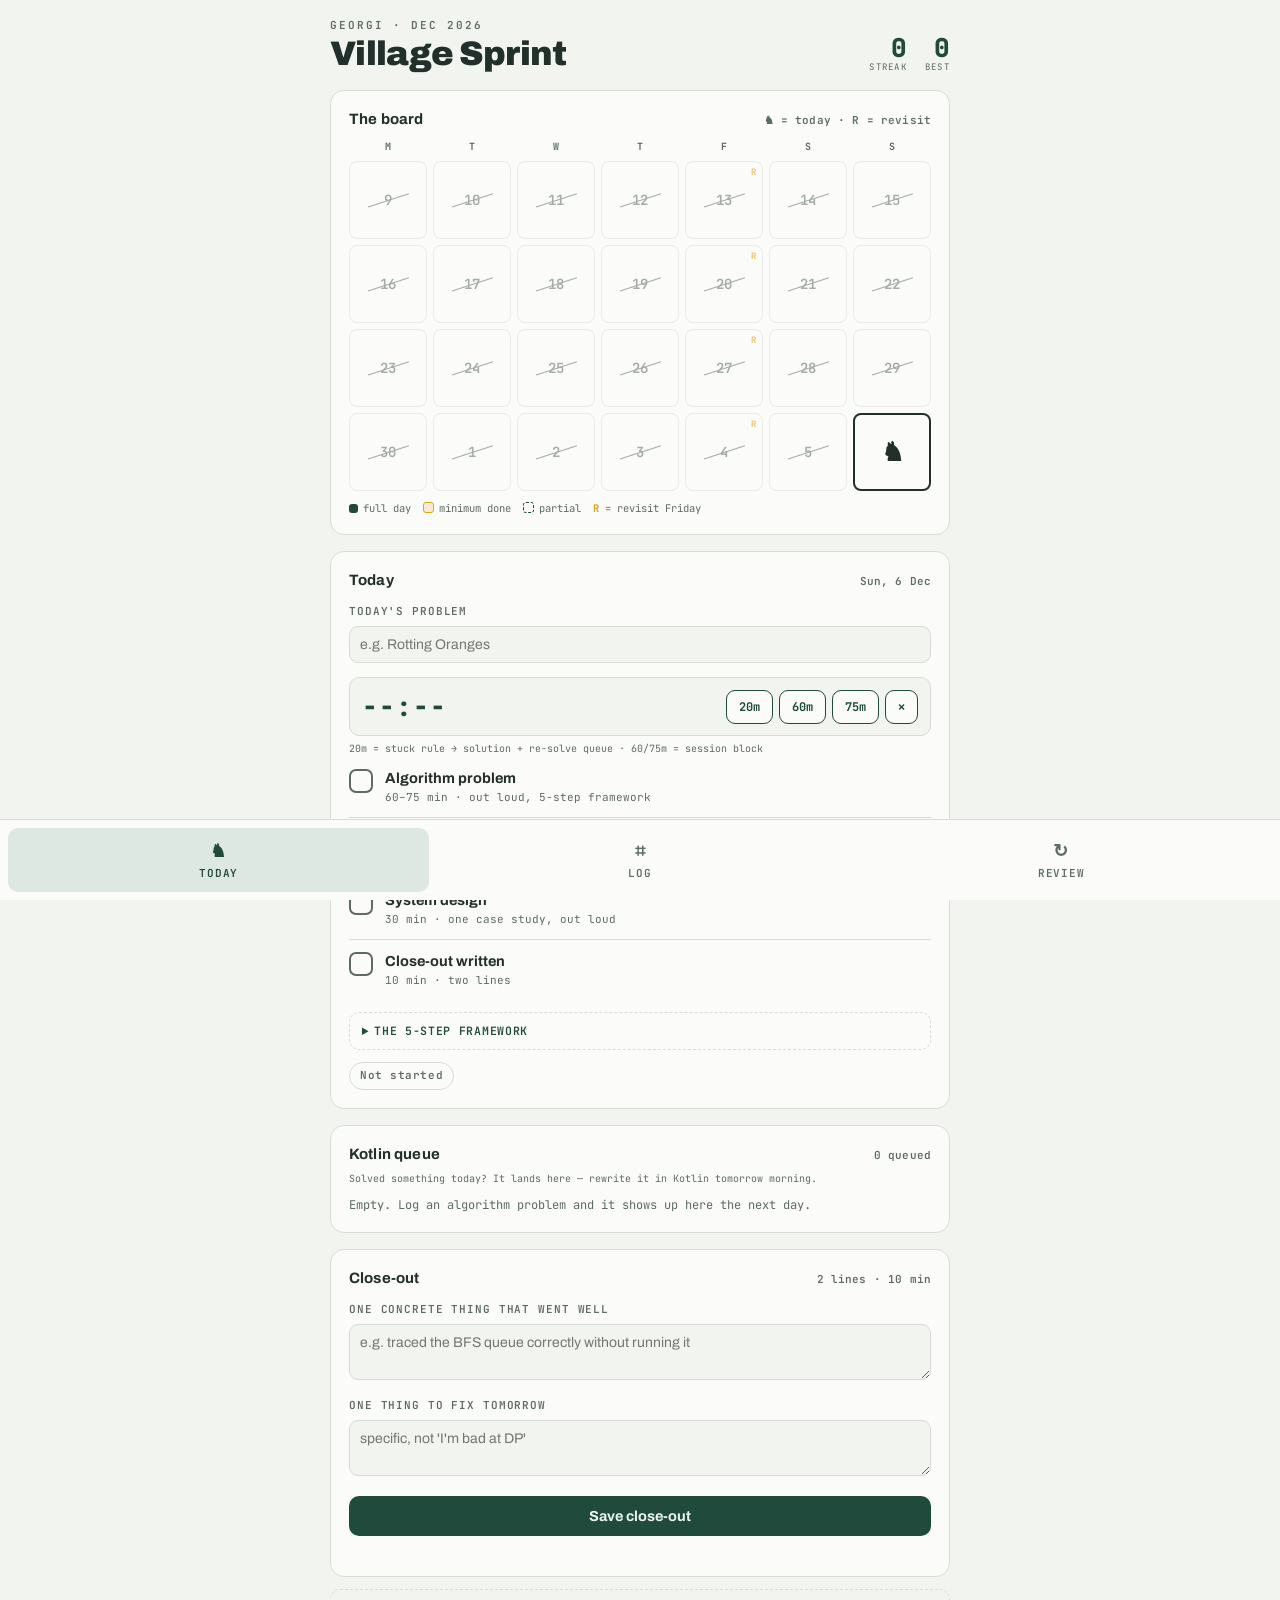
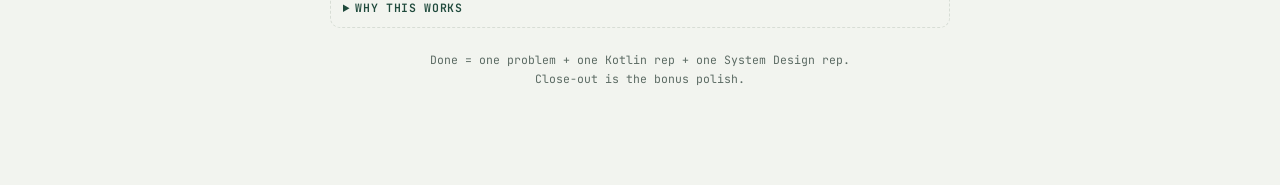
==== commit c8c74ae8: "Add Kotlin rewrite queue Logging an algorithm problem now queues it for a Kotlin rewrite due the nex" ====
--- a/index.html
+++ b/index.html
@@ -64,6 +64,12 @@
       </ol>
     </details>
     <span class="pill" id="statusPill">Not started</span>
+  </div>
+
+  <div class="card">
+    <h2>Kotlin queue <span class="meta" id="kqMeta"></span></h2>
+    <div class="thint">Solved something today? It lands here — rewrite it in Kotlin tomorrow morning.</div>
+    <div id="kqList"></div>
   </div>
 
   <div class="card">
@@ -213,6 +219,45 @@
       document.getElementById('well').value = co.well || '';
       document.getElementById('fix').value = co.fix || '';
     }
+
+    renderKotlinQueue();
+  }
+
+  function renderKotlinQueue() {
+    const t = VS.todayIso();
+    const items = (S.kotlinQueue || []).slice().sort((a, b) => (a.due < b.due ? -1 : 1));
+    document.getElementById('kqMeta').textContent = items.length + ' queued';
+    const list = document.getElementById('kqList');
+    if (items.length === 0) {
+      list.innerHTML = '<div class="empty">Empty. Log an algorithm problem and it shows up here the next day.</div>';
+      return;
+    }
+    list.innerHTML = '';
+    items.forEach(it => {
+      const row = document.createElement('div');
+      let dueTxt;
+      if (it.due < t) { row.className = 'rs-item overdue'; dueTxt = 'overdue'; }
+      else if (it.due === t) { row.className = 'rs-item duetoday'; dueTxt = 'due today'; }
+      else { row.className = 'rs-item'; dueTxt = VS.fmtDate(it.due); }
+      row.innerHTML = '<div class="nm">' + VS.esc(it.n) + '</div><div class="due">' + dueTxt + '</div>';
+      const ok = document.createElement('button');
+      ok.className = 'mini'; ok.textContent = '✓';
+      ok.setAttribute('aria-label', 'rewrote ' + it.n + ' in Kotlin');
+      ok.onclick = () => {
+        S.kotlinQueue = S.kotlinQueue.filter(x => x !== it);
+        const cur = VS.dayState(t);
+        cur.kotlin = true;
+        S.days[t] = cur;
+        S.problems = S.problems || [];
+        S.problems.push({
+          id: 'p' + Date.now(), name: it.n, url: '', track: 'Kotlin', topic: it.topic || 'Koans',
+          diff: 'Medium', notes: '', date: t, lastReview: null
+        });
+        VS.save(); render();
+      };
+      row.appendChild(ok);
+      list.appendChild(row);
+    });
   }
 
   document.getElementById('probInput').addEventListener('change', () => {
